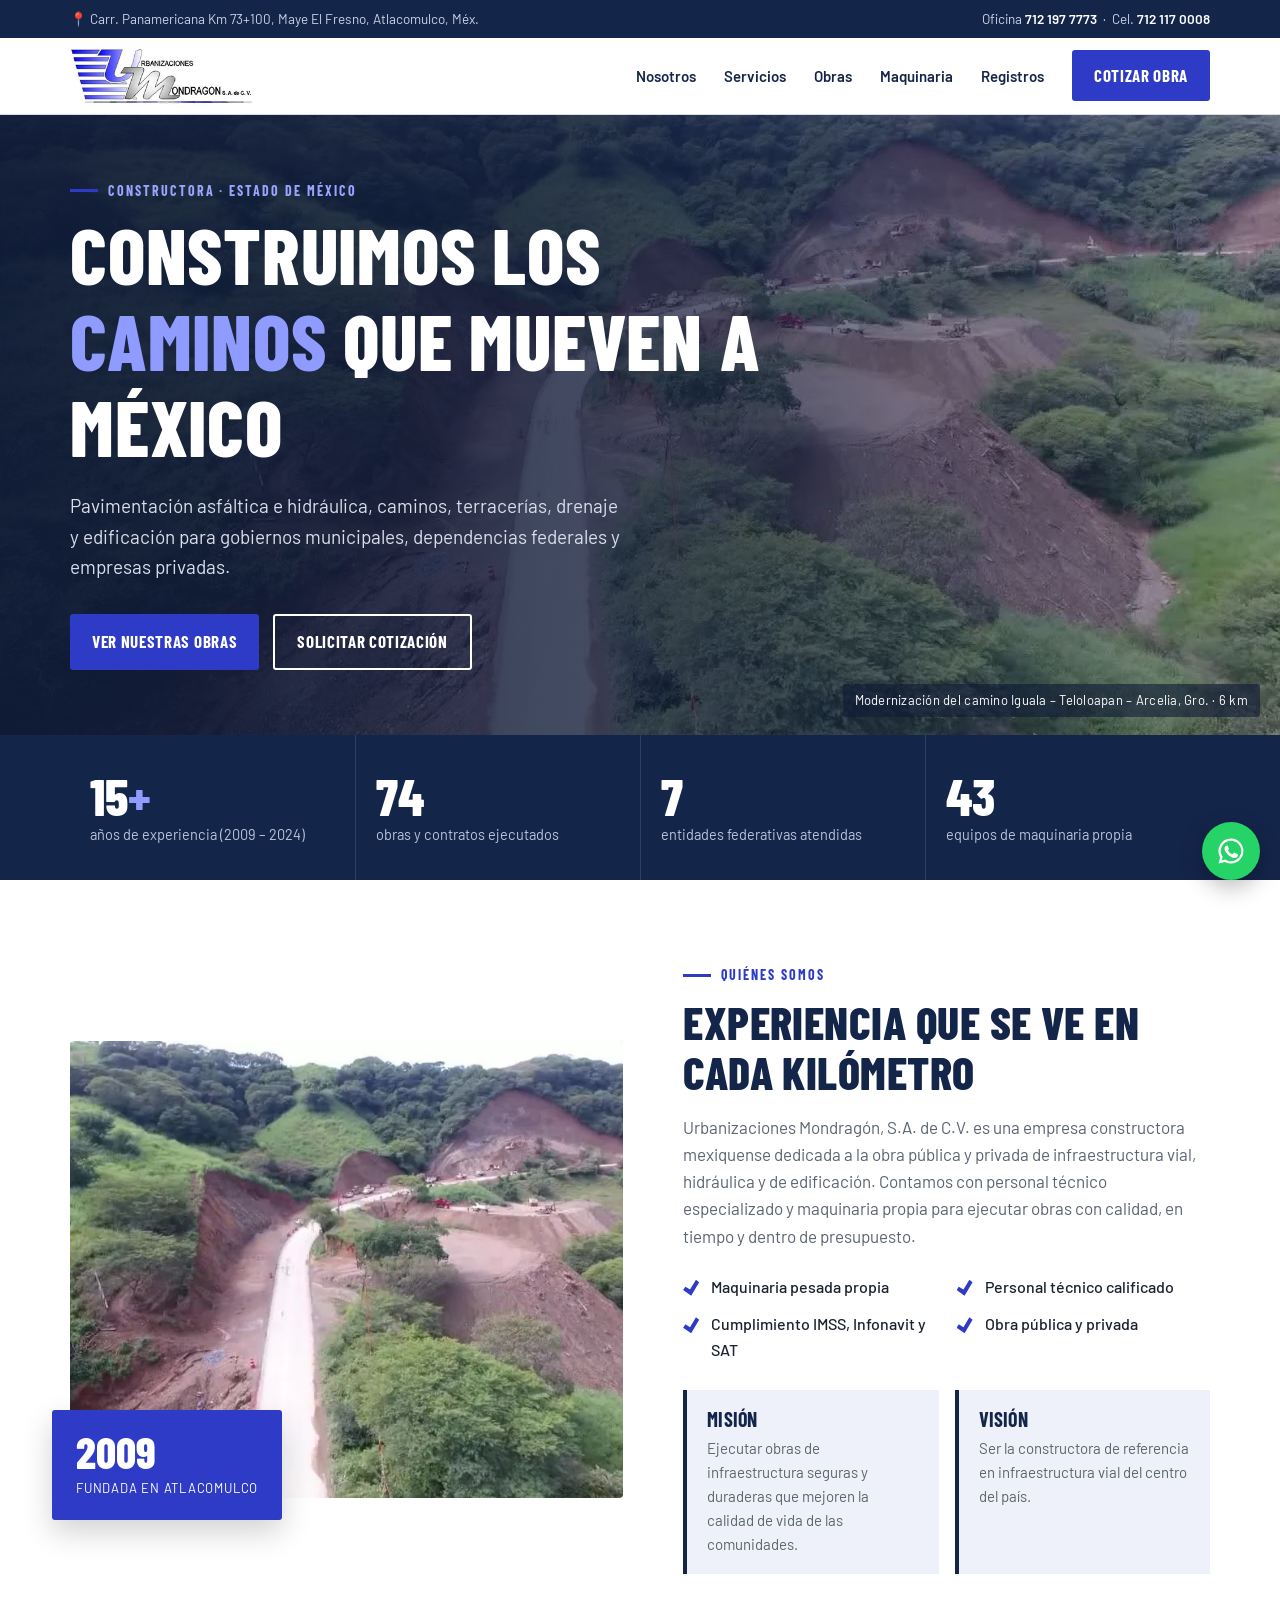
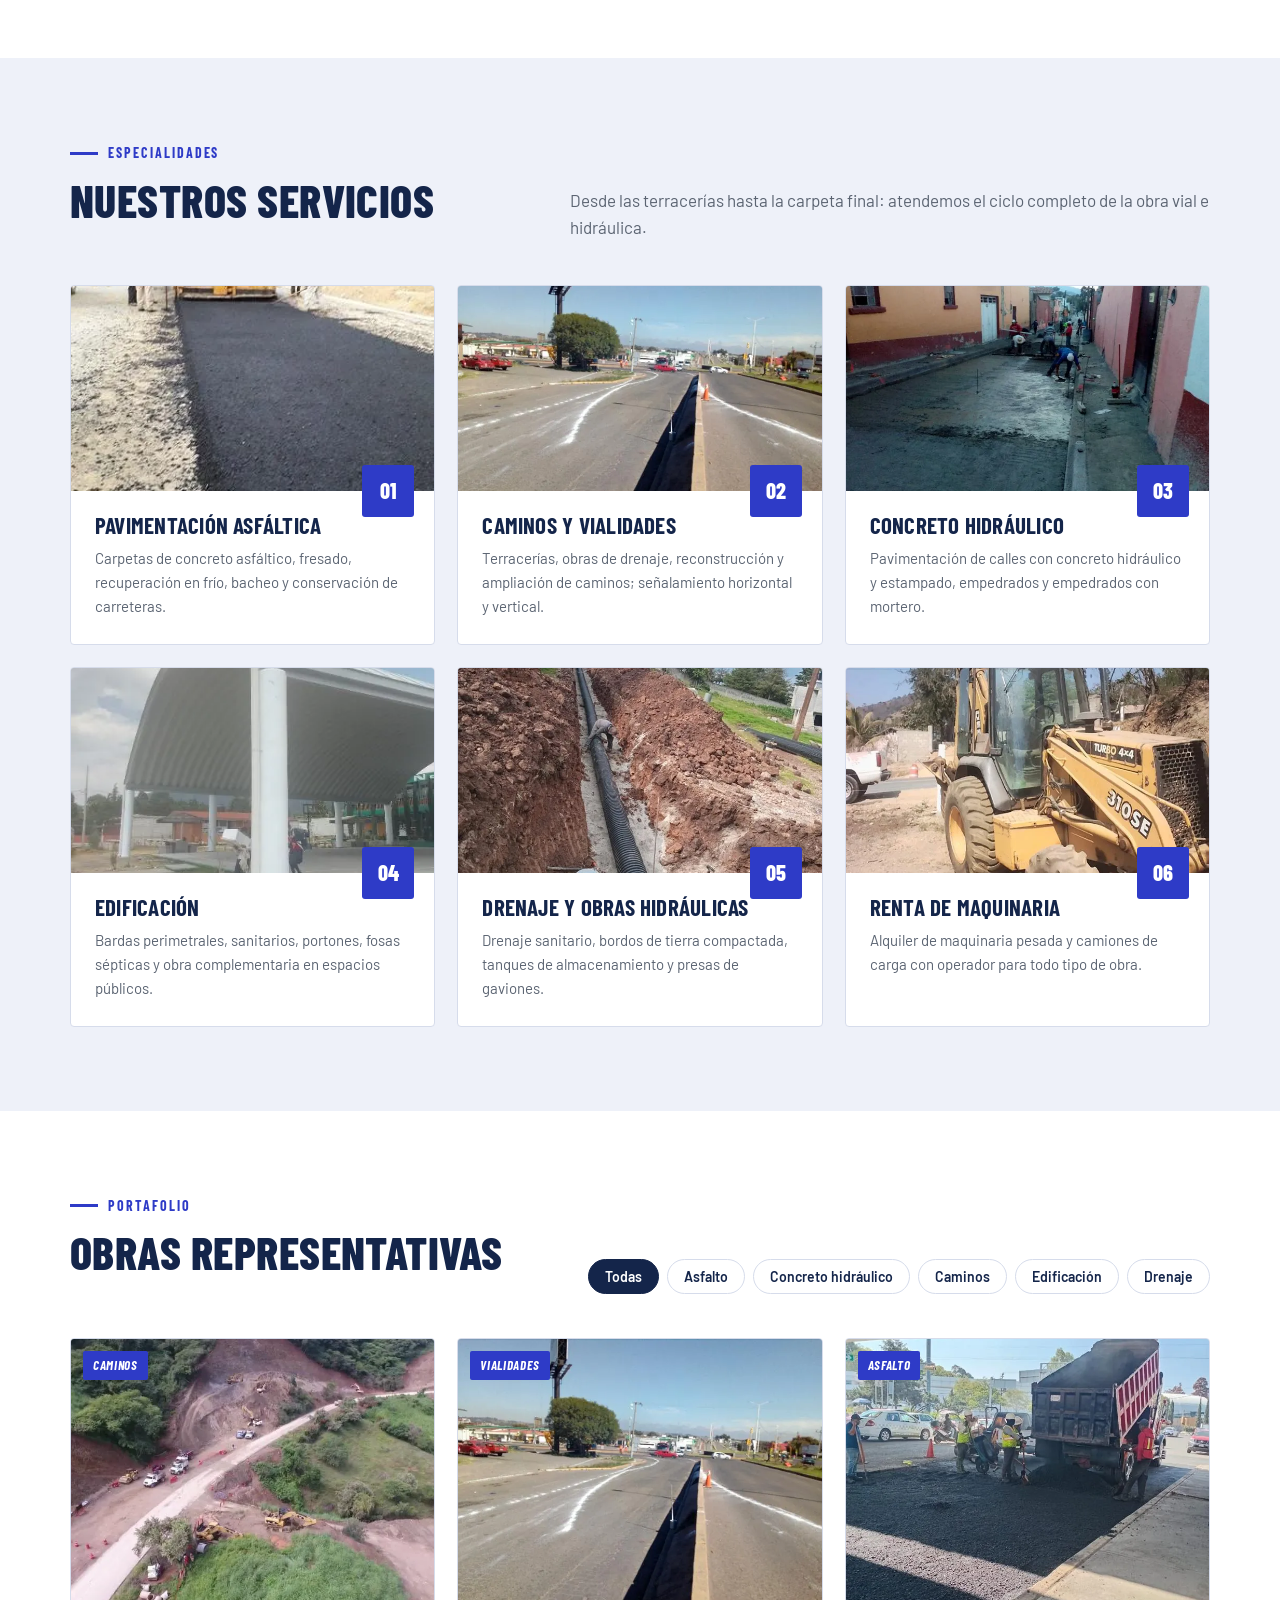
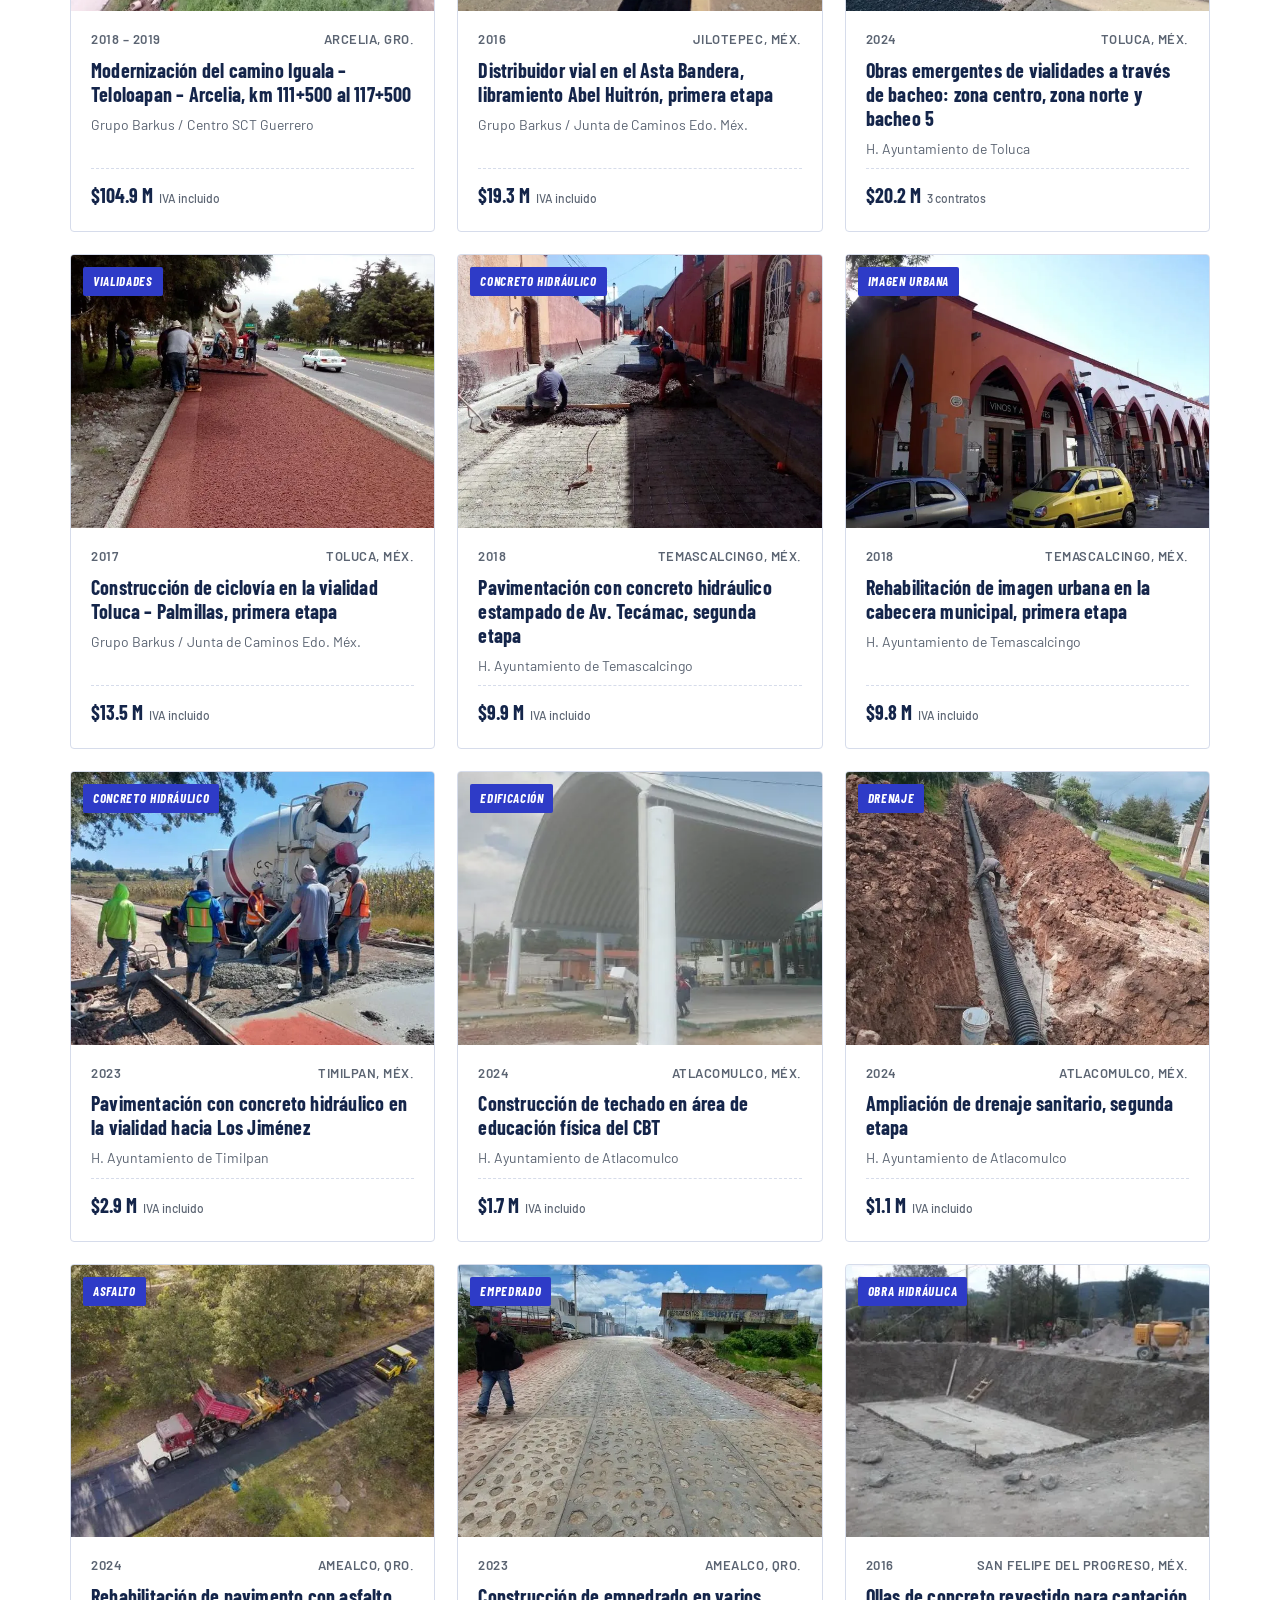
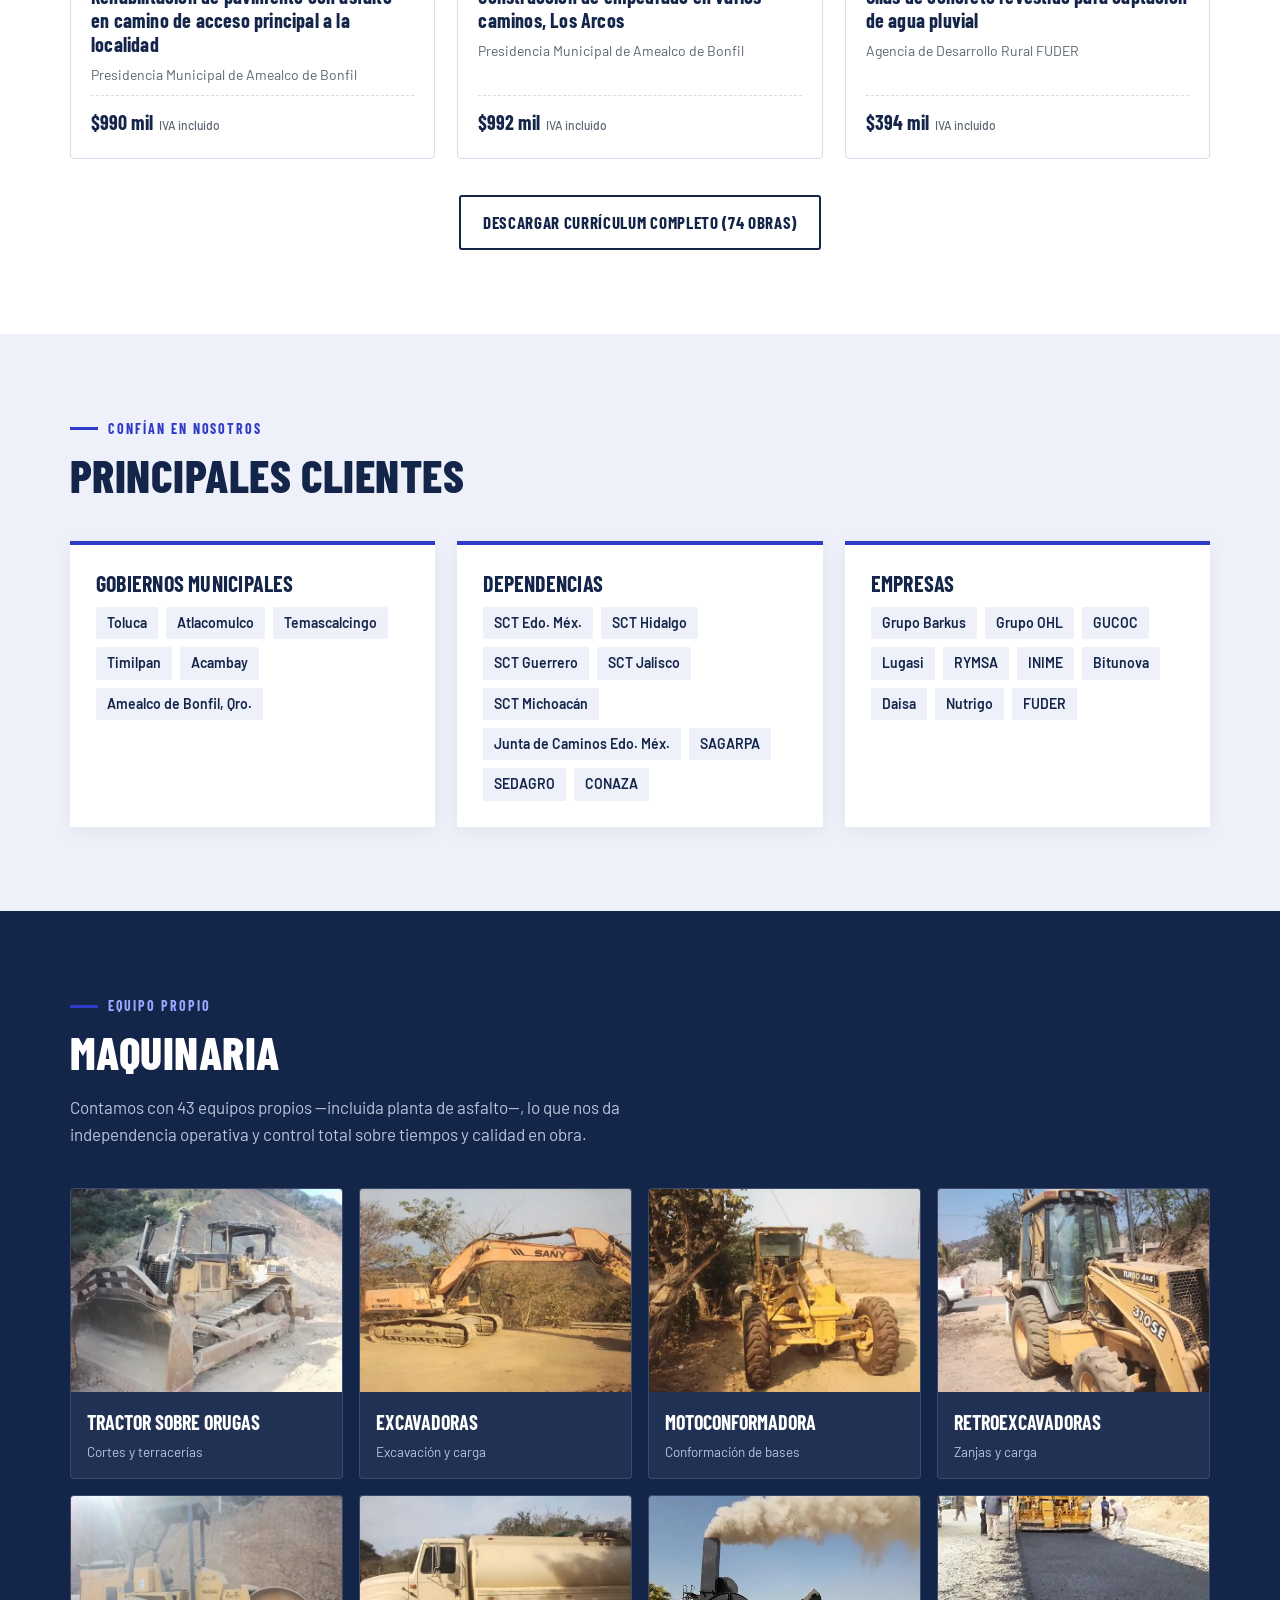
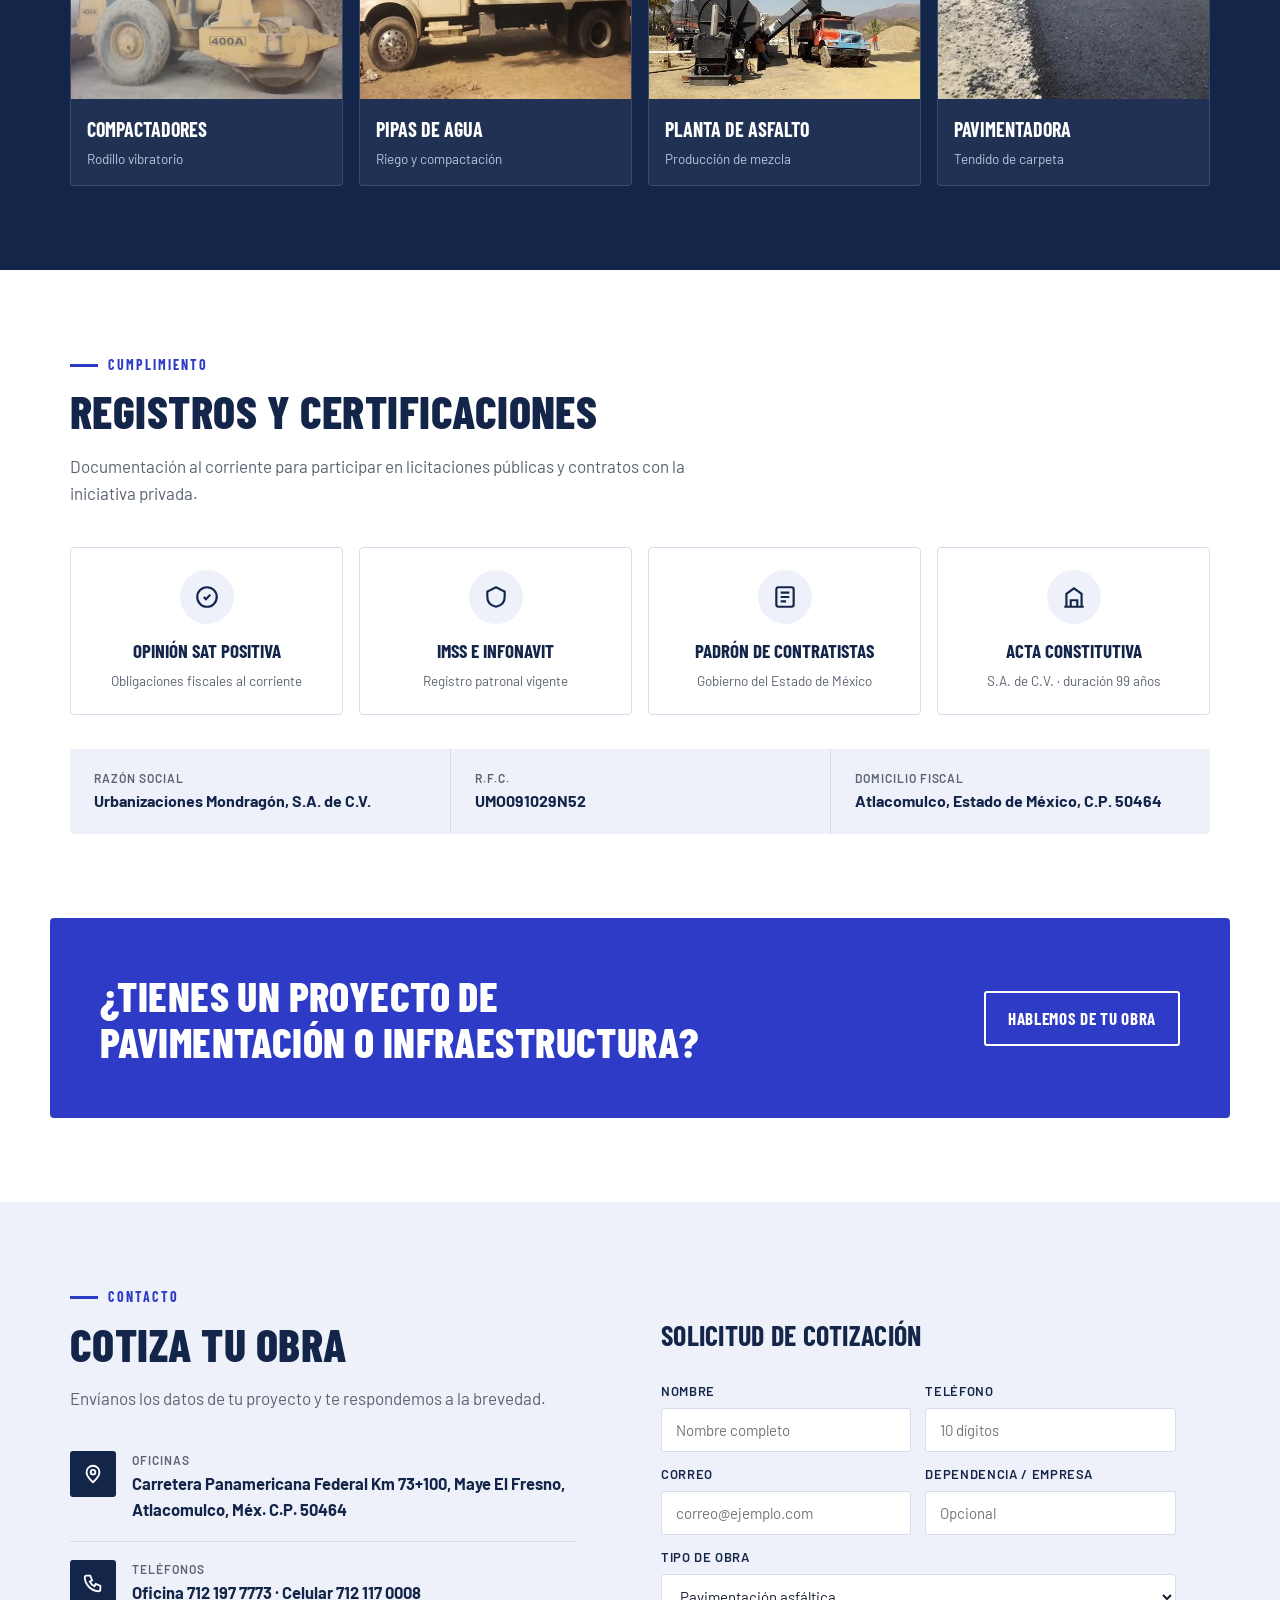
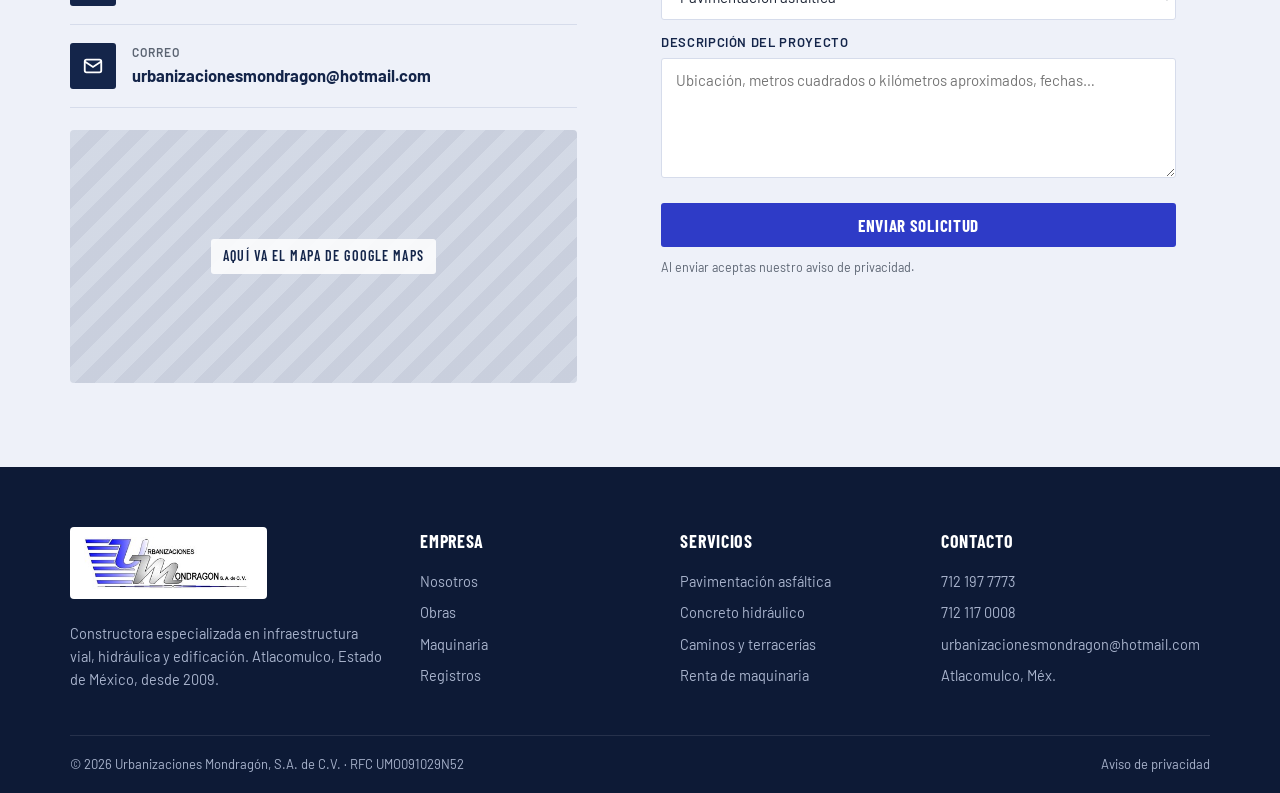
==== index.html @ 6152de64 "Initial website upload" ====
<!doctype html>
<html lang="es">
<head>
<meta charset="utf-8">
<meta name="viewport" content="width=device-width, initial-scale=1">
<title>Urbanizaciones Mondragón</title>
<meta name="description" content="Urbanizaciones Mondragón, S.A. de C.V. — Pavimentación, caminos, terracerías, drenaje y edificación en el Estado de México desde 2009.">
<link rel="preconnect" href="https://fonts.googleapis.com">
<link href="https://fonts.googleapis.com/css2?family=Barlow+Condensed:wght@600;700;800&family=Barlow:wght@400;500;600&display=swap" rel="stylesheet">
<link rel="stylesheet" href="css/estilos.css">
</head>
<body>

<div class="topbar"><div class="wrap">
  <span>📍 Carr. Panamericana Km 73+100, Maye El Fresno, Atlacomulco, Méx.</span>
  <span>Oficina <b>712 197 7773</b> &nbsp;·&nbsp; Cel. <b>712 117 0008</b></span>
</div></div>

<header class="nav"><div class="wrap">
  <a href="#inicio" class="brand">
    <img class="logo-img" src="img/logo/logo-umo.png" alt="Urbanizaciones Mondragón, S.A. de C.V.">
  </a>
  <nav>
    <button class="menu-btn" aria-label="Menú" onclick="document.getElementById('menu').classList.toggle('open')">☰</button>
    <ul id="menu">
      <li><a href="#nosotros">Nosotros</a></li>
      <li><a href="#servicios">Servicios</a></li>
      <li><a href="#obras">Obras</a></li>
      <li><a href="#maquinaria">Maquinaria</a></li>
      <li><a href="#registros">Registros</a></li>
      <li><a href="#contacto" class="btn">Cotizar obra</a></li>
    </ul>
  </nav>
</div></header>

<!-- HERO -->
<section class="hero" id="inicio">
  <video class="hero-video" autoplay muted loop playsinline poster="img/portada/portada-poster.webp" src="video/portada.mp4"></video>
  <div class="hero-cap">Modernización del camino Iguala – Teloloapan – Arcelia, Gro. · 6 km</div>
  <div class="wrap">
    <div class="eyebrow" style="color:#9aa5ff">Constructora · Estado de México</div>
    <h1>Construimos los <em>caminos</em> que mueven a México</h1>
    <p>Pavimentación asfáltica e hidráulica, caminos, terracerías, drenaje y edificación para gobiernos municipales, dependencias federales y empresas privadas.</p>
    <div class="actions">
      <a href="#obras" class="btn">Ver nuestras obras</a>
      <a href="#contacto" class="btn ghost">Solicitar cotización</a>
    </div>
  </div>
</section>

<!-- CIFRAS -->
<section class="stats"><div class="wrap">
  <div class="stat"><b>15<i>+</i></b><span>años de experiencia (2009 – 2024)</span></div>
  <div class="stat"><b>74</b><span>obras y contratos ejecutados</span></div>
  <div class="stat"><b>7</b><span>entidades federativas atendidas</span></div>
  <div class="stat"><b>43</b><span>equipos de maquinaria propia</span></div>
</div></section>

<!-- NOSOTROS -->
<section id="nosotros"><div class="wrap about">
  <div class="about-img">
    <div class="ph"><img src="img/nosotros/modernizacion-del-camino-iguala-teloloapan-ar.webp" alt="Modernización del camino Iguala – Teloloapan – Arcelia"></div>
    <div class="badge"><b>2009</b><small>Fundada en Atlacomulco</small></div>
  </div>
  <div>
    <div class="eyebrow">Quiénes somos</div>
    <h2 class="h2">Experiencia que se ve en cada kilómetro</h2>
    <p class="lead">Urbanizaciones Mondragón, S.A. de C.V. es una empresa constructora mexiquense dedicada a la obra pública y privada de infraestructura vial, hidráulica y de edificación. Contamos con personal técnico especializado y maquinaria propia para ejecutar obras con calidad, en tiempo y dentro de presupuesto.</p>
    <ul class="checks">
      <li>Maquinaria pesada propia</li>
      <li>Personal técnico calificado</li>
      <li>Cumplimiento IMSS, Infonavit y SAT</li>
      <li>Obra pública y privada</li>
    </ul>
    <div class="mv">
      <div><h3>Misión</h3><p>Ejecutar obras de infraestructura seguras y duraderas que mejoren la calidad de vida de las comunidades.</p></div>
      <div><h3>Visión</h3><p>Ser la constructora de referencia en infraestructura vial del centro del país.</p></div>
    </div>
  </div>
</div></section>

<!-- SERVICIOS -->
<section class="bg-sky" id="servicios"><div class="wrap">
  <div class="head-row">
    <div><div class="eyebrow">Especialidades</div><h2 class="h2">Nuestros servicios</h2></div>
    <p class="lead">Desde las terracerías hasta la carpeta final: atendemos el ciclo completo de la obra vial e hidráulica.</p>
  </div>
  <div class="svc-grid">
    <div class="svc"><div class="ph"><img src="img/servicios/tendido-de-carpeta-asfaltica.webp" alt="tendido de carpeta asfáltica"></div><div class="body"><div class="num">01</div>
      <h3>Pavimentación asfáltica</h3><p>Carpetas de concreto asfáltico, fresado, recuperación en frío, bacheo y conservación de carreteras.</p></div></div>
    <div class="svc"><div class="ph"><img src="img/servicios/camino-o-vialidad-terminada.webp" alt="camino o vialidad terminada"></div><div class="body"><div class="num">02</div>
      <h3>Caminos y vialidades</h3><p>Terracerías, obras de drenaje, reconstrucción y ampliación de caminos; señalamiento horizontal y vertical.</p></div></div>
    <div class="svc"><div class="ph"><img src="img/servicios/calle-de-concreto-hidraulico.webp" alt="calle de concreto hidráulico"></div><div class="body"><div class="num">03</div>
      <h3>Concreto hidráulico</h3><p>Pavimentación de calles con concreto hidráulico y estampado, empedrados y empedrados con mortero.</p></div></div>
    <div class="svc"><div class="ph"><img src="img/servicios/barda-sanitarios-o-edificacion.webp" alt="barda, sanitarios o edificación"></div><div class="body"><div class="num">04</div>
      <h3>Edificación</h3><p>Bardas perimetrales, sanitarios, portones, fosas sépticas y obra complementaria en espacios públicos.</p></div></div>
    <div class="svc"><div class="ph"><img src="img/servicios/drenaje-presa-de-gaviones.webp" alt="drenaje / presa de gaviones"></div><div class="body"><div class="num">05</div>
      <h3>Drenaje y obras hidráulicas</h3><p>Drenaje sanitario, bordos de tierra compactada, tanques de almacenamiento y presas de gaviones.</p></div></div>
    <div class="svc"><div class="ph"><img src="img/servicios/maquinaria-en-renta.webp" alt="maquinaria en renta"></div><div class="body"><div class="num">06</div>
      <h3>Renta de maquinaria</h3><p>Alquiler de maquinaria pesada y camiones de carga con operador para todo tipo de obra.</p></div></div>
  </div>
</div></section>

<!-- OBRAS -->
<section id="obras"><div class="wrap">
  <div class="head-row">
    <div><div class="eyebrow">Portafolio</div><h2 class="h2">Obras representativas</h2></div>
    <div class="filters" id="filters">
      <button class="on" data-f="all">Todas</button>
      <button data-f="asfalto">Asfalto</button>
      <button data-f="hidraulico">Concreto hidráulico</button>
      <button data-f="caminos">Caminos</button>
      <button data-f="edificacion">Edificación</button>
      <button data-f="drenaje">Drenaje</button>
    </div>
  </div>
  <div class="works" id="works">
    <article class="work" data-t="caminos"><div class="ph"><i class="tag">Caminos</i><img src="img/obras/modernizacion-del-camino-iguala-teloloapan-ar.webp" alt="Modernización del camino Iguala – Teloloapan – Arcelia, km 111+500 al 117+500"></div><div class="body">
      <div class="meta"><span>2018 – 2019</span><span>Arcelia, Gro.</span></div>
      <h3>Modernización del camino Iguala – Teloloapan – Arcelia, km 111+500 al 117+500</h3>
      <div class="client">Grupo Barkus / Centro SCT Guerrero</div>
      <div class="amount">$104.9 M<small>IVA incluido</small></div></div></article>
    <article class="work" data-t="caminos"><div class="ph"><i class="tag">Vialidades</i><img src="img/obras/distribuidor-vial-en-el-asta-bandera-libramie.webp" alt="Distribuidor vial en el Asta Bandera, libramiento Abel Huitrón, primera etapa"></div><div class="body">
      <div class="meta"><span>2016</span><span>Jilotepec, Méx.</span></div>
      <h3>Distribuidor vial en el Asta Bandera, libramiento Abel Huitrón, primera etapa</h3>
      <div class="client">Grupo Barkus / Junta de Caminos Edo. Méx.</div>
      <div class="amount">$19.3 M<small>IVA incluido</small></div></div></article>
    <article class="work" data-t="asfalto"><div class="ph"><i class="tag">Asfalto</i><img src="img/obras/obras-emergentes-de-vialidades-a-traves-de-ba.webp" alt="Obras emergentes de vialidades a través de bacheo: zona centro, zona norte y bacheo 5"></div><div class="body">
      <div class="meta"><span>2024</span><span>Toluca, Méx.</span></div>
      <h3>Obras emergentes de vialidades a través de bacheo: zona centro, zona norte y bacheo 5</h3>
      <div class="client">H. Ayuntamiento de Toluca</div>
      <div class="amount">$20.2 M<small>3 contratos</small></div></div></article>
    <article class="work" data-t="caminos"><div class="ph"><i class="tag">Vialidades</i><img src="img/obras/construccion-de-ciclovia-en-la-vialidad-toluc.webp" alt="Construcción de ciclovía en la vialidad Toluca – Palmillas, primera etapa"></div><div class="body">
      <div class="meta"><span>2017</span><span>Toluca, Méx.</span></div>
      <h3>Construcción de ciclovía en la vialidad Toluca – Palmillas, primera etapa</h3>
      <div class="client">Grupo Barkus / Junta de Caminos Edo. Méx.</div>
      <div class="amount">$13.5 M<small>IVA incluido</small></div></div></article>
    <article class="work" data-t="hidraulico"><div class="ph"><i class="tag">Concreto hidráulico</i><img src="img/obras/pavimentacion-con-concreto-hidraulico-estampa.webp" alt="Pavimentación con concreto hidráulico estampado de Av. Tecámac, segunda etapa"></div><div class="body">
      <div class="meta"><span>2018</span><span>Temascalcingo, Méx.</span></div>
      <h3>Pavimentación con concreto hidráulico estampado de Av. Tecámac, segunda etapa</h3>
      <div class="client">H. Ayuntamiento de Temascalcingo</div>
      <div class="amount">$9.9 M<small>IVA incluido</small></div></div></article>
    <article class="work" data-t="edificacion"><div class="ph"><i class="tag">Imagen urbana</i><img src="img/obras/rehabilitacion-de-imagen-urbana-en-la-cabecer.webp" alt="Rehabilitación de imagen urbana en la cabecera municipal, primera etapa"></div><div class="body">
      <div class="meta"><span>2018</span><span>Temascalcingo, Méx.</span></div>
      <h3>Rehabilitación de imagen urbana en la cabecera municipal, primera etapa</h3>
      <div class="client">H. Ayuntamiento de Temascalcingo</div>
      <div class="amount">$9.8 M<small>IVA incluido</small></div></div></article>
    <article class="work" data-t="hidraulico"><div class="ph"><i class="tag">Concreto hidráulico</i><img src="img/obras/pavimentacion-con-concreto-hidraulico-en-la-v.webp" alt="Pavimentación con concreto hidráulico en la vialidad hacia Los Jiménez"></div><div class="body">
      <div class="meta"><span>2023</span><span>Timilpan, Méx.</span></div>
      <h3>Pavimentación con concreto hidráulico en la vialidad hacia Los Jiménez</h3>
      <div class="client">H. Ayuntamiento de Timilpan</div>
      <div class="amount">$2.9 M<small>IVA incluido</small></div></div></article>
    <article class="work" data-t="edificacion"><div class="ph"><i class="tag">Edificación</i><img src="img/obras/construccion-de-techado-en-area-de-educacion.webp" alt="Construcción de techado en área de educación física del CBT"></div><div class="body">
      <div class="meta"><span>2024</span><span>Atlacomulco, Méx.</span></div>
      <h3>Construcción de techado en área de educación física del CBT</h3>
      <div class="client">H. Ayuntamiento de Atlacomulco</div>
      <div class="amount">$1.7 M<small>IVA incluido</small></div></div></article>
    <article class="work" data-t="drenaje"><div class="ph"><i class="tag">Drenaje</i><img src="img/obras/ampliacion-de-drenaje-sanitario-segunda-etapa.webp" alt="Ampliación de drenaje sanitario, segunda etapa"></div><div class="body">
      <div class="meta"><span>2024</span><span>Atlacomulco, Méx.</span></div>
      <h3>Ampliación de drenaje sanitario, segunda etapa</h3>
      <div class="client">H. Ayuntamiento de Atlacomulco</div>
      <div class="amount">$1.1 M<small>IVA incluido</small></div></div></article>
    <article class="work" data-t="asfalto"><div class="ph"><i class="tag">Asfalto</i><img src="img/obras/rehabilitacion-de-pavimento-con-asfalto-en-ca.webp" alt="Rehabilitación de pavimento con asfalto en camino de acceso principal a la localidad"></div><div class="body">
      <div class="meta"><span>2024</span><span>Amealco, Qro.</span></div>
      <h3>Rehabilitación de pavimento con asfalto en camino de acceso principal a la localidad</h3>
      <div class="client">Presidencia Municipal de Amealco de Bonfil</div>
      <div class="amount">$990 mil<small>IVA incluido</small></div></div></article>
    <article class="work" data-t="caminos"><div class="ph"><i class="tag">Empedrado</i><img src="img/obras/construccion-de-empedrado-en-varios-caminos-l.webp" alt="Construcción de empedrado en varios caminos, Los Arcos"></div><div class="body">
      <div class="meta"><span>2023</span><span>Amealco, Qro.</span></div>
      <h3>Construcción de empedrado en varios caminos, Los Arcos</h3>
      <div class="client">Presidencia Municipal de Amealco de Bonfil</div>
      <div class="amount">$992 mil<small>IVA incluido</small></div></div></article>
    <article class="work" data-t="drenaje"><div class="ph"><i class="tag">Obra hidráulica</i><img src="img/obras/ollas-de-concreto-revestido-para-captacion-de.webp" alt="Ollas de concreto revestido para captación de agua pluvial"></div><div class="body">
      <div class="meta"><span>2016</span><span>San Felipe del Progreso, Méx.</span></div>
      <h3>Ollas de concreto revestido para captación de agua pluvial</h3>
      <div class="client">Agencia de Desarrollo Rural FUDER</div>
      <div class="amount">$394 mil<small>IVA incluido</small></div></div></article>
  </div>
  <div class="more"><a href="#contacto" class="btn outline">Descargar currículum completo (74 obras)</a></div>
</div></section>

<!-- CLIENTES -->
<section class="bg-sky"><div class="wrap">
  <div class="eyebrow">Confían en nosotros</div>
  <h2 class="h2">Principales clientes</h2>
  <div class="clients">
    <div class="client-box"><h3>Gobiernos municipales</h3><ul>
      <li>Toluca</li><li>Atlacomulco</li><li>Temascalcingo</li><li>Timilpan</li><li>Acambay</li><li>Amealco de Bonfil, Qro.</li></ul></div>
    <div class="client-box"><h3>Dependencias</h3><ul>
      <li>SCT Edo. Méx.</li><li>SCT Hidalgo</li><li>SCT Guerrero</li><li>SCT Jalisco</li><li>SCT Michoacán</li><li>Junta de Caminos Edo. Méx.</li><li>SAGARPA</li><li>SEDAGRO</li><li>CONAZA</li></ul></div>
    <div class="client-box"><h3>Empresas</h3><ul>
      <li>Grupo Barkus</li><li>Grupo OHL</li><li>GUCOC</li><li>Lugasi</li><li>RYMSA</li><li>INIME</li><li>Bitunova</li><li>Daisa</li><li>Nutrigo</li><li>FUDER</li></ul></div>
  </div>
</div></section>

<!-- MAQUINARIA -->
<section class="machine" id="maquinaria"><div class="wrap">
  <div class="eyebrow" style="color:#9aa5ff">Equipo propio</div>
  <h2 class="h2">Maquinaria</h2>
  <p class="lead">Contamos con 43 equipos propios —incluida planta de asfalto—, lo que nos da independencia operativa y control total sobre tiempos y calidad en obra.</p>
  <div class="mach-grid">
    <div class="mach"><div class="ph"><img src="img/maquinaria/tractor-sobre-orugas.webp" alt="Tractor sobre orugas"></div><div class="t"><b>Tractor sobre orugas</b><small>Cortes y terracerías</small></div></div>
    <div class="mach"><div class="ph"><img src="img/maquinaria/excavadoras.webp" alt="Excavadoras"></div><div class="t"><b>Excavadoras</b><small>Excavación y carga</small></div></div>
    <div class="mach"><div class="ph"><img src="img/maquinaria/motoconformadora.webp" alt="Motoconformadora"></div><div class="t"><b>Motoconformadora</b><small>Conformación de bases</small></div></div>
    <div class="mach"><div class="ph"><img src="img/maquinaria/retroexcavadoras.webp" alt="Retroexcavadoras"></div><div class="t"><b>Retroexcavadoras</b><small>Zanjas y carga</small></div></div>
    <div class="mach"><div class="ph"><img src="img/maquinaria/compactadores.webp" alt="Compactadores"></div><div class="t"><b>Compactadores</b><small>Rodillo vibratorio</small></div></div>
    <div class="mach"><div class="ph"><img src="img/maquinaria/pipas-de-agua.webp" alt="Pipas de agua"></div><div class="t"><b>Pipas de agua</b><small>Riego y compactación</small></div></div>
    <div class="mach"><div class="ph"><img src="img/maquinaria/planta-de-asfalto.webp" alt="Planta de asfalto"></div><div class="t"><b>Planta de asfalto</b><small>Producción de mezcla</small></div></div>
    <div class="mach"><div class="ph"><img src="img/maquinaria/pavimentadora.webp" alt="Pavimentadora"></div><div class="t"><b>Pavimentadora</b><small>Tendido de carpeta</small></div></div>
  </div>
</div></section>

<!-- REGISTROS -->
<section id="registros"><div class="wrap">
  <div class="eyebrow">Cumplimiento</div>
  <h2 class="h2">Registros y certificaciones</h2>
  <p class="lead">Documentación al corriente para participar en licitaciones públicas y contratos con la iniciativa privada.</p>
  <div class="regs">
    <div class="reg"><div class="ic"><svg width="26" height="26" fill="none" stroke="currentColor" stroke-width="2" viewBox="0 0 24 24"><path d="M9 12l2 2 4-4"/><circle cx="12" cy="12" r="9"/></svg></div><b>Opinión SAT positiva</b><small>Obligaciones fiscales al corriente</small></div>
    <div class="reg"><div class="ic"><svg width="26" height="26" fill="none" stroke="currentColor" stroke-width="2" viewBox="0 0 24 24"><path d="M12 3l8 4v5c0 5-3.5 8-8 9-4.5-1-8-4-8-9V7z"/></svg></div><b>IMSS e Infonavit</b><small>Registro patronal vigente</small></div>
    <div class="reg"><div class="ic"><svg width="26" height="26" fill="none" stroke="currentColor" stroke-width="2" viewBox="0 0 24 24"><rect x="4" y="3" width="16" height="18" rx="2"/><path d="M8 8h8M8 12h8M8 16h5"/></svg></div><b>Padrón de contratistas</b><small>Gobierno del Estado de México</small></div>
    <div class="reg"><div class="ic"><svg width="26" height="26" fill="none" stroke="currentColor" stroke-width="2" viewBox="0 0 24 24"><path d="M3 21h18M5 21V9l7-5 7 5v12M9 21v-6h6v6"/></svg></div><b>Acta constitutiva</b><small>S.A. de C.V. · duración 99 años</small></div>
  </div>
  <div class="datos">
    <div><small>Razón social</small><b>Urbanizaciones Mondragón, S.A. de C.V.</b></div>
    <div><small>R.F.C.</small><b>UMO091029N52</b></div>
    <div><small>Domicilio fiscal</small><b>Atlacomulco, Estado de México, C.P. 50464</b></div>
  </div>
</div></section>

<!-- CTA -->
<section style="padding:0 0 84px"><div class="wrap cta"><div class="inner">
  <h2>¿Tienes un proyecto de pavimentación o infraestructura?</h2>
  <a href="#contacto" class="btn ghost">Hablemos de tu obra</a>
</div></div></section>

<!-- CONTACTO -->
<section class="bg-sky" id="contacto"><div class="wrap contact">
  <div>
    <div class="eyebrow">Contacto</div>
    <h2 class="h2">Cotiza tu obra</h2>
    <p class="lead">Envíanos los datos de tu proyecto y te respondemos a la brevedad.</p>
    <div style="margin-top:20px">
      <div class="info-item"><div class="ic"><svg width="22" height="22" fill="none" stroke="currentColor" stroke-width="2" viewBox="0 0 24 24"><path d="M12 21s-7-6.2-7-11a7 7 0 0114 0c0 4.8-7 11-7 11z"/><circle cx="12" cy="10" r="2.5"/></svg></div>
        <div><small>Oficinas</small><b>Carretera Panamericana Federal Km 73+100, Maye El Fresno, Atlacomulco, Méx. C.P. 50464</b></div></div>
      <div class="info-item"><div class="ic"><svg width="22" height="22" fill="none" stroke="currentColor" stroke-width="2" viewBox="0 0 24 24"><path d="M5 4h4l2 5-2.5 1.5a11 11 0 005 5L15 13l5 2v4a2 2 0 01-2 2A16 16 0 013 6a2 2 0 012-2"/></svg></div>
        <div><small>Teléfonos</small><b>Oficina 712 197 7773 · Celular 712 117 0008</b></div></div>
      <div class="info-item"><div class="ic"><svg width="22" height="22" fill="none" stroke="currentColor" stroke-width="2" viewBox="0 0 24 24"><rect x="3" y="5" width="18" height="14" rx="2"/><path d="M3 7l9 6 9-6"/></svg></div>
        <div><small>Correo</small><b>urbanizacionesmondragon@hotmail.com</b></div></div>
    </div>
    <div class="ph map"><span>Aquí va el mapa de Google Maps</span></div>
  </div>
  <form onsubmit="event.preventDefault();this.querySelector('.note').textContent='Vista previa: el formulario aún no envía mensajes.'">
    <h3>Solicitud de cotización</h3>
    <div class="row">
      <div><label>Nombre</label><input placeholder="Nombre completo"></div>
      <div><label>Teléfono</label><input placeholder="10 dígitos"></div>
    </div>
    <div class="row">
      <div><label>Correo</label><input type="email" placeholder="correo@ejemplo.com"></div>
      <div><label>Dependencia / empresa</label><input placeholder="Opcional"></div>
    </div>
    <label>Tipo de obra</label>
    <select><option>Pavimentación asfáltica</option><option>Concreto hidráulico</option><option>Caminos y terracerías</option><option>Drenaje / obra hidráulica</option><option>Edificación</option><option>Renta de maquinaria</option></select>
    <label>Descripción del proyecto</label>
    <textarea placeholder="Ubicación, metros cuadrados o kilómetros aproximados, fechas…"></textarea>
    <button class="btn" type="submit">Enviar solicitud</button>
    <p class="note">Al enviar aceptas nuestro aviso de privacidad.</p>
  </form>
</div></section>

<footer><div class="wrap">
  <div class="foot">
    <div>
      <div class="foot-logo"><img src="img/logo/logo-umo.png" alt="Urbanizaciones Mondragón"></div>
      <p>Constructora especializada en infraestructura vial, hidráulica y edificación. Atlacomulco, Estado de México, desde 2009.</p>
    </div>
    <div><h4>Empresa</h4><ul><li><a href="#nosotros">Nosotros</a></li><li><a href="#obras">Obras</a></li><li><a href="#maquinaria">Maquinaria</a></li><li><a href="#registros">Registros</a></li></ul></div>
    <div><h4>Servicios</h4><ul><li>Pavimentación asfáltica</li><li>Concreto hidráulico</li><li>Caminos y terracerías</li><li>Renta de maquinaria</li></ul></div>
    <div><h4>Contacto</h4><ul><li>712 197 7773</li><li>712 117 0008</li><li>urbanizacionesmondragon@hotmail.com</li><li>Atlacomulco, Méx.</li></ul></div>
  </div>
  <div class="legal"><span>© 2026 Urbanizaciones Mondragón, S.A. de C.V. · RFC UMO091029N52</span><span><a href="#">Aviso de privacidad</a></span></div>
</div></footer>

<a class="wa" href="#contacto" aria-label="WhatsApp"><svg width="30" height="30" viewBox="0 0 24 24" fill="#fff"><path d="M12 2a10 10 0 00-8.6 15.1L2 22l5-1.3A10 10 0 1012 2zm0 18.2c-1.5 0-3-.4-4.2-1.2l-.3-.2-3 .8.8-2.9-.2-.3A8.2 8.2 0 1112 20.2zm4.5-6.1c-.2-.1-1.5-.7-1.7-.8s-.4-.1-.6.1-.7.8-.8 1-.3.2-.5.1a6.7 6.7 0 01-3.3-2.9c-.2-.4.2-.4.7-1.3.1-.2 0-.3 0-.4l-.8-1.8c-.2-.5-.4-.4-.6-.4h-.5a1 1 0 00-.7.3 3 3 0 00-.9 2.2 5.2 5.2 0 001.1 2.7 11.8 11.8 0 004.5 4c1.7.7 2.3.8 3.2.6a2.7 2.7 0 001.8-1.3 2.2 2.2 0 00.2-1.3c-.1-.1-.3-.2-.5-.3z"/></svg></a>

<script src="js/main.js"></script>
</body>
</html>
---- css/estilos.css ----
:root{
  --navy:#14254A; --navy-2:#1d3466; --red:#2E3BC7; --red-2:#222da3;
  --sky:#EEF1F9; --line:#d6dceb; --ink:#1b2333; --muted:#5B6472; --bg:#ffffff; --card:#ffffff;
}
*{box-sizing:border-box;margin:0;padding:0}
html{scroll-behavior:smooth}
body{font-family:'Barlow',system-ui,sans-serif;color:var(--ink);background:var(--bg);line-height:1.6;font-size:16px}
h1,h2,h3,.cond{font-family:'Barlow Condensed',sans-serif;letter-spacing:.01em;line-height:1.1}
a{color:inherit;text-decoration:none}
.wrap{max-width:1180px;margin:0 auto;padding:0 20px}
section{padding:84px 0}
.eyebrow{font-family:'Barlow Condensed';font-weight:700;color:var(--red);text-transform:uppercase;letter-spacing:.14em;font-size:14px;margin-bottom:10px;display:flex;align-items:center;gap:10px}
.eyebrow::before{content:"";width:28px;height:3px;background:var(--red)}
.h2{font-size:clamp(32px,4.5vw,46px);font-weight:800;color:var(--navy);text-transform:uppercase;margin-bottom:16px}
.lead{color:var(--muted);max-width:640px;font-size:17px}

/* Foto placeholder */
.ph{position:relative;background:
    repeating-linear-gradient(135deg,rgba(20,37,74,.06) 0 14px,rgba(20,37,74,.11) 14px 28px),#dfe4ef;
    display:flex;align-items:center;justify-content:center;overflow:hidden}
.ph span{font-family:'Barlow Condensed';font-weight:600;font-size:14px;letter-spacing:.08em;text-transform:uppercase;color:var(--navy);
    background:rgba(255,255,255,.85);padding:6px 12px;border-radius:3px;text-align:center;max-width:85%}
.ph img{position:absolute;inset:0;width:100%;height:100%;object-fit:cover}

/* Top bar + nav */
.topbar{background:var(--navy);color:#c9d2e6;font-size:13.5px}
.topbar .wrap{display:flex;justify-content:space-between;gap:16px;padding-top:8px;padding-bottom:8px;flex-wrap:wrap}
.topbar b{color:#fff;font-weight:600}
header.nav{position:sticky;top:0;z-index:50;background:#fff;border-bottom:1px solid var(--line)}
header.nav .wrap{display:flex;align-items:center;justify-content:space-between;height:76px}
.brand{display:flex;align-items:center;gap:12px}
.logo-img{height:58px;width:auto;display:block}
.foot-logo{background:#fff;display:inline-block;padding:10px 14px;border-radius:4px;margin-bottom:16px}
.foot-logo img{height:52px;display:block}
@media (max-width:620px){.logo-img{height:44px}}
.logo{width:52px;height:52px;border-radius:4px;background:var(--navy);color:#fff;display:flex;align-items:center;justify-content:center;
    font-family:'Barlow Condensed';font-weight:800;font-size:22px;position:relative;overflow:hidden}
.logo::after{content:"";position:absolute;bottom:0;left:0;right:0;height:6px;background:var(--red)}
.brand-txt b{display:block;font-family:'Barlow Condensed';font-size:22px;font-weight:800;color:var(--navy);text-transform:uppercase;line-height:1}
.brand-txt small{font-size:12px;color:var(--muted);letter-spacing:.06em;text-transform:uppercase}
nav ul{display:flex;list-style:none;gap:28px;align-items:center}
nav a{font-weight:600;font-size:15px;color:var(--navy)}
nav a:hover{color:var(--red)}
.btn{display:inline-flex;align-items:center;gap:8px;background:var(--red);color:#fff !important;padding:12px 22px;border-radius:3px;
    font-family:'Barlow Condensed';font-weight:700;font-size:17px;text-transform:uppercase;letter-spacing:.04em;border:0;cursor:pointer}
.btn:hover{background:var(--red-2)}
.btn.ghost{background:transparent;border:2px solid #fff}
.btn.ghost:hover{background:#fff;color:var(--navy) !important}
.menu-btn{display:none;background:none;border:0;font-size:28px;color:var(--navy);cursor:pointer}

/* Hero */
.hero{position:relative;min-height:620px;display:flex;align-items:center;color:#fff;padding:0}
.hero .ph{position:absolute;inset:0}
.hero .ph span{position:absolute;right:20px;bottom:20px}
.hero::before{content:"";position:absolute;inset:0;z-index:1;background:linear-gradient(90deg,rgba(14,26,54,.94) 0%,rgba(14,26,54,.78) 45%,rgba(14,26,54,.25) 100%)}
.hero .wrap{position:relative;z-index:2;width:100%}
.hero h1{font-size:clamp(42px,7vw,78px);font-weight:800;text-transform:uppercase;max-width:760px}
.hero h1 em{font-style:normal;color:#8f9bff}
.hero p{max-width:560px;font-size:19px;color:#d8deec;margin:22px 0 32px}
.hero .actions{display:flex;gap:14px;flex-wrap:wrap}

.hero-video{position:absolute;inset:0;width:100%;height:100%;object-fit:cover}
.hero-cap{position:absolute;right:20px;bottom:18px;z-index:2;color:#fff;font-size:13px;background:rgba(14,26,54,.6);padding:6px 12px;border-radius:3px;letter-spacing:.02em}
@media (max-width:620px){.hero-cap{left:16px;right:16px;font-size:12px}}
/* Stats */
.stats{background:var(--navy);padding:0}
.stats .wrap{display:grid;grid-template-columns:repeat(4,1fr)}
.stat{padding:34px 20px;border-left:1px solid rgba(255,255,255,.12);color:#fff}
.stat:first-child{border-left:0}
.stat b{font-family:'Barlow Condensed';font-size:52px;font-weight:800;line-height:1;display:block}
.stat b i{font-style:normal;color:#8f9bff}
.stat span{color:#b9c3db;font-size:14.5px}

/* Nosotros */
.about{display:grid;grid-template-columns:1.05fr 1fr;gap:60px;align-items:center}
.about .ph{aspect-ratio:4/3.3;border-radius:4px}
.about-img{position:relative}
.badge{position:absolute;left:-18px;bottom:-22px;background:var(--red);color:#fff;padding:20px 24px;border-radius:3px;box-shadow:0 12px 30px rgba(0,0,0,.18)}
.badge b{font-family:'Barlow Condensed';font-size:44px;font-weight:800;line-height:1;display:block}
.badge small{font-size:13px;text-transform:uppercase;letter-spacing:.06em}
.checks{list-style:none;margin:24px 0 0;display:grid;grid-template-columns:1fr 1fr;gap:12px 20px}
.checks li{padding-left:28px;position:relative;font-weight:500}
.checks li::before{content:"";position:absolute;left:0;top:6px;width:16px;height:16px;background:var(--red);
   clip-path:polygon(14% 44%,0 65%,50% 100%,100% 16%,80% 0,43% 62%)}
.mv{display:grid;grid-template-columns:1fr 1fr;gap:16px;margin-top:28px}
.mv div{background:var(--sky);padding:18px 20px;border-left:4px solid var(--navy)}
.mv h3{font-size:20px;text-transform:uppercase;color:var(--navy);margin-bottom:6px}
.mv p{font-size:15px;color:var(--muted)}

/* Servicios */
.bg-sky{background:var(--sky)}
.head-row{display:flex;justify-content:space-between;align-items:flex-end;gap:30px;margin-bottom:44px;flex-wrap:wrap}
.svc-grid{display:grid;grid-template-columns:repeat(3,1fr);gap:22px}
.svc{background:#fff;border-radius:4px;overflow:hidden;border:1px solid var(--line);transition:transform .2s, box-shadow .2s}
.svc:hover{transform:translateY(-4px);box-shadow:0 16px 34px rgba(20,37,74,.12)}
.svc .ph{aspect-ratio:16/9}
.svc .body{padding:22px 24px 26px;position:relative}
.svc .num{position:absolute;top:-26px;right:20px;width:52px;height:52px;background:var(--red);color:#fff;font-family:'Barlow Condensed';
   font-weight:800;font-size:22px;display:flex;align-items:center;justify-content:center;border-radius:3px}
.svc h3{font-size:23px;text-transform:uppercase;color:var(--navy);margin-bottom:8px}
.svc p{color:var(--muted);font-size:15px}

/* Obras */
.filters{display:flex;gap:8px;flex-wrap:wrap}
.filters button{background:#fff;border:1.5px solid var(--line);color:var(--navy);padding:8px 16px;border-radius:30px;font-weight:600;
   font-family:'Barlow';font-size:14px;cursor:pointer}
.filters button.on,.filters button:hover{background:var(--navy);border-color:var(--navy);color:#fff}
.works{display:grid;grid-template-columns:repeat(3,1fr);gap:22px}
.work{border-radius:4px;overflow:hidden;background:#fff;border:1px solid var(--line);display:flex;flex-direction:column}
.work .ph{aspect-ratio:4/3}
.work .ph img{transition:transform .4s}
.work:hover .ph img{transform:scale(1.05)}
.work .tag{position:absolute;top:12px;left:12px;background:var(--red);color:#fff;font-family:'Barlow Condensed';font-weight:700;
   font-size:13px;text-transform:uppercase;padding:4px 10px;border-radius:2px;letter-spacing:.05em;z-index:2}
.work .body{padding:18px 20px 20px;display:flex;flex-direction:column;gap:8px;flex:1}
.work .meta{display:flex;justify-content:space-between;font-size:13px;color:var(--muted);font-weight:600;text-transform:uppercase;letter-spacing:.04em}
.work h3{font-size:20px;color:var(--navy);line-height:1.2}
.work .client{font-size:14px;color:var(--muted)}
.work .amount{margin-top:auto;padding-top:10px;border-top:1px dashed var(--line);font-family:'Barlow Condensed';font-weight:700;font-size:20px;color:var(--navy)}
.work .amount small{font-family:'Barlow';font-weight:500;font-size:12px;color:var(--muted);margin-left:6px}
.work.hide{display:none}
.more{text-align:center;margin-top:36px}
.btn.outline{background:transparent;color:var(--navy) !important;border:2px solid var(--navy)}
.btn.outline:hover{background:var(--navy);color:#fff !important}

/* Clientes */
.clients{display:grid;grid-template-columns:repeat(3,1fr);gap:22px;margin-top:40px}
.client-box{border-top:4px solid var(--red);background:#fff;padding:26px;box-shadow:0 4px 18px rgba(20,37,74,.06)}
.client-box h3{font-size:22px;text-transform:uppercase;color:var(--navy);margin-bottom:12px}
.client-box ul{list-style:none;display:flex;flex-wrap:wrap;gap:8px}
.client-box li{background:var(--sky);color:var(--navy);font-size:14px;font-weight:600;padding:5px 11px;border-radius:2px}

/* Maquinaria */
.machine{background:var(--navy);color:#fff}
.machine .h2{color:#fff}
.machine .lead{color:#b9c3db}
.mach-grid{display:grid;grid-template-columns:repeat(4,1fr);gap:16px;margin-top:40px}
.mach{background:rgba(255,255,255,.06);border:1px solid rgba(255,255,255,.12);border-radius:4px;overflow:hidden}
.mach .ph{aspect-ratio:4/3;background:repeating-linear-gradient(135deg,rgba(255,255,255,.05) 0 14px,rgba(255,255,255,.09) 14px 28px),#24396a}
.mach .ph span{background:rgba(20,37,74,.85);color:#fff}
.mach div.t{padding:14px 16px}
.mach b{font-family:'Barlow Condensed';font-size:20px;text-transform:uppercase;display:block}
.mach small{color:#b9c3db;font-size:13.5px}

/* Registros */
.regs{display:grid;grid-template-columns:repeat(4,1fr);gap:16px;margin-top:40px}
.reg{border:1.5px solid var(--line);border-radius:4px;padding:22px;text-align:center}
.reg .ic{width:54px;height:54px;margin:0 auto 12px;border-radius:50%;background:var(--sky);display:flex;align-items:center;justify-content:center;color:var(--navy)}
.reg b{font-family:'Barlow Condensed';font-size:19px;text-transform:uppercase;color:var(--navy);display:block}
.reg small{color:var(--muted);font-size:13.5px}
.datos{margin-top:34px;display:grid;grid-template-columns:repeat(3,1fr);background:var(--sky);border-radius:4px}
.datos div{padding:20px 24px;border-left:1px solid var(--line)}
.datos div:first-child{border-left:0}
.datos small{display:block;text-transform:uppercase;letter-spacing:.08em;font-size:12px;color:var(--muted);font-weight:600}
.datos b{color:var(--navy);font-size:16px}

/* CTA */
.cta{position:relative;padding:0;color:#fff}
.cta .inner{background:var(--red);padding:54px 50px;display:flex;justify-content:space-between;align-items:center;gap:30px;border-radius:4px;flex-wrap:wrap}
.cta h2{font-size:clamp(30px,4vw,42px);text-transform:uppercase;font-weight:800;max-width:640px}

/* Contacto */
.contact{display:grid;grid-template-columns:1fr 1.15fr;gap:50px}
.info-item{display:flex;gap:16px;padding:18px 0;border-bottom:1px solid var(--line)}
.info-item .ic{flex:0 0 46px;height:46px;background:var(--navy);color:#fff;border-radius:3px;display:flex;align-items:center;justify-content:center}
.info-item small{display:block;text-transform:uppercase;letter-spacing:.08em;font-size:12px;color:var(--muted);font-weight:600}
.info-item b{color:var(--navy);font-size:16.5px;overflow-wrap:anywhere}
.contact>*,.foot>*{min-width:0}
footer li{overflow-wrap:anywhere}
.map{margin-top:22px;aspect-ratio:16/8;border-radius:4px}
form{background:var(--sky);padding:34px;border-radius:4px}
form h3{font-size:28px;text-transform:uppercase;color:var(--navy);margin-bottom:18px}
.row{display:grid;grid-template-columns:1fr 1fr;gap:14px}
label{display:block;font-size:13px;font-weight:600;color:var(--navy);text-transform:uppercase;letter-spacing:.05em;margin:12px 0 6px}
input,select,textarea{width:100%;border:1.5px solid var(--line);background:#fff;padding:12px 14px;font-family:'Barlow';font-size:15px;border-radius:3px;color:var(--ink)}
input:focus,select:focus,textarea:focus{outline:none;border-color:var(--navy)}
textarea{min-height:120px;resize:vertical}
form .btn{margin-top:18px;width:100%;justify-content:center}
.note{font-size:12.5px;color:var(--muted);margin-top:10px}

footer{background:#0d1a36;color:#a9b4cd;padding:60px 0 0;font-size:14.5px}
.foot{display:grid;grid-template-columns:1.4fr 1fr 1fr 1.2fr;gap:36px}
footer h4{font-family:'Barlow Condensed';color:#fff;text-transform:uppercase;font-size:18px;margin-bottom:14px;letter-spacing:.04em}
footer ul{list-style:none;display:grid;gap:8px}
footer a:hover{color:#fff}
.foot .brand-txt b{color:#fff}
.legal{border-top:1px solid rgba(255,255,255,.1);margin-top:44px;padding:18px 0;display:flex;justify-content:space-between;gap:16px;flex-wrap:wrap;font-size:13px}

.wa{position:fixed;right:20px;bottom:20px;z-index:60;width:58px;height:58px;border-radius:50%;background:#25D366;display:flex;
   align-items:center;justify-content:center;box-shadow:0 8px 22px rgba(0,0,0,.25)}

@media (max-width:980px){
  nav ul{display:none;position:absolute;top:76px;left:0;right:0;background:#fff;flex-direction:column;padding:20px;gap:16px;border-bottom:1px solid var(--line)}
  nav ul.open{display:flex}
  .menu-btn{display:block}
  .svc-grid,.works,.clients{grid-template-columns:1fr 1fr}
  .mach-grid,.regs{grid-template-columns:1fr 1fr}
  .about,.contact{grid-template-columns:1fr}
  .foot{grid-template-columns:1fr 1fr}
  .stats .wrap{grid-template-columns:1fr 1fr}
  .stat:nth-child(3){border-left:0}
}
@media (max-width:620px){
  section{padding:60px 0}
  .svc-grid,.works,.clients,.mach-grid,.regs,.checks,.mv,.row,.datos,.foot{grid-template-columns:1fr}
  .datos div{border-left:0;border-top:1px solid var(--line)}
  .topbar .wrap span:last-child{display:none}
  .hero{min-height:560px}
  .cta .inner{padding:36px 24px}
  .badge{left:12px}
  .stat b{font-size:40px}
  .brand-txt small{display:none}
}
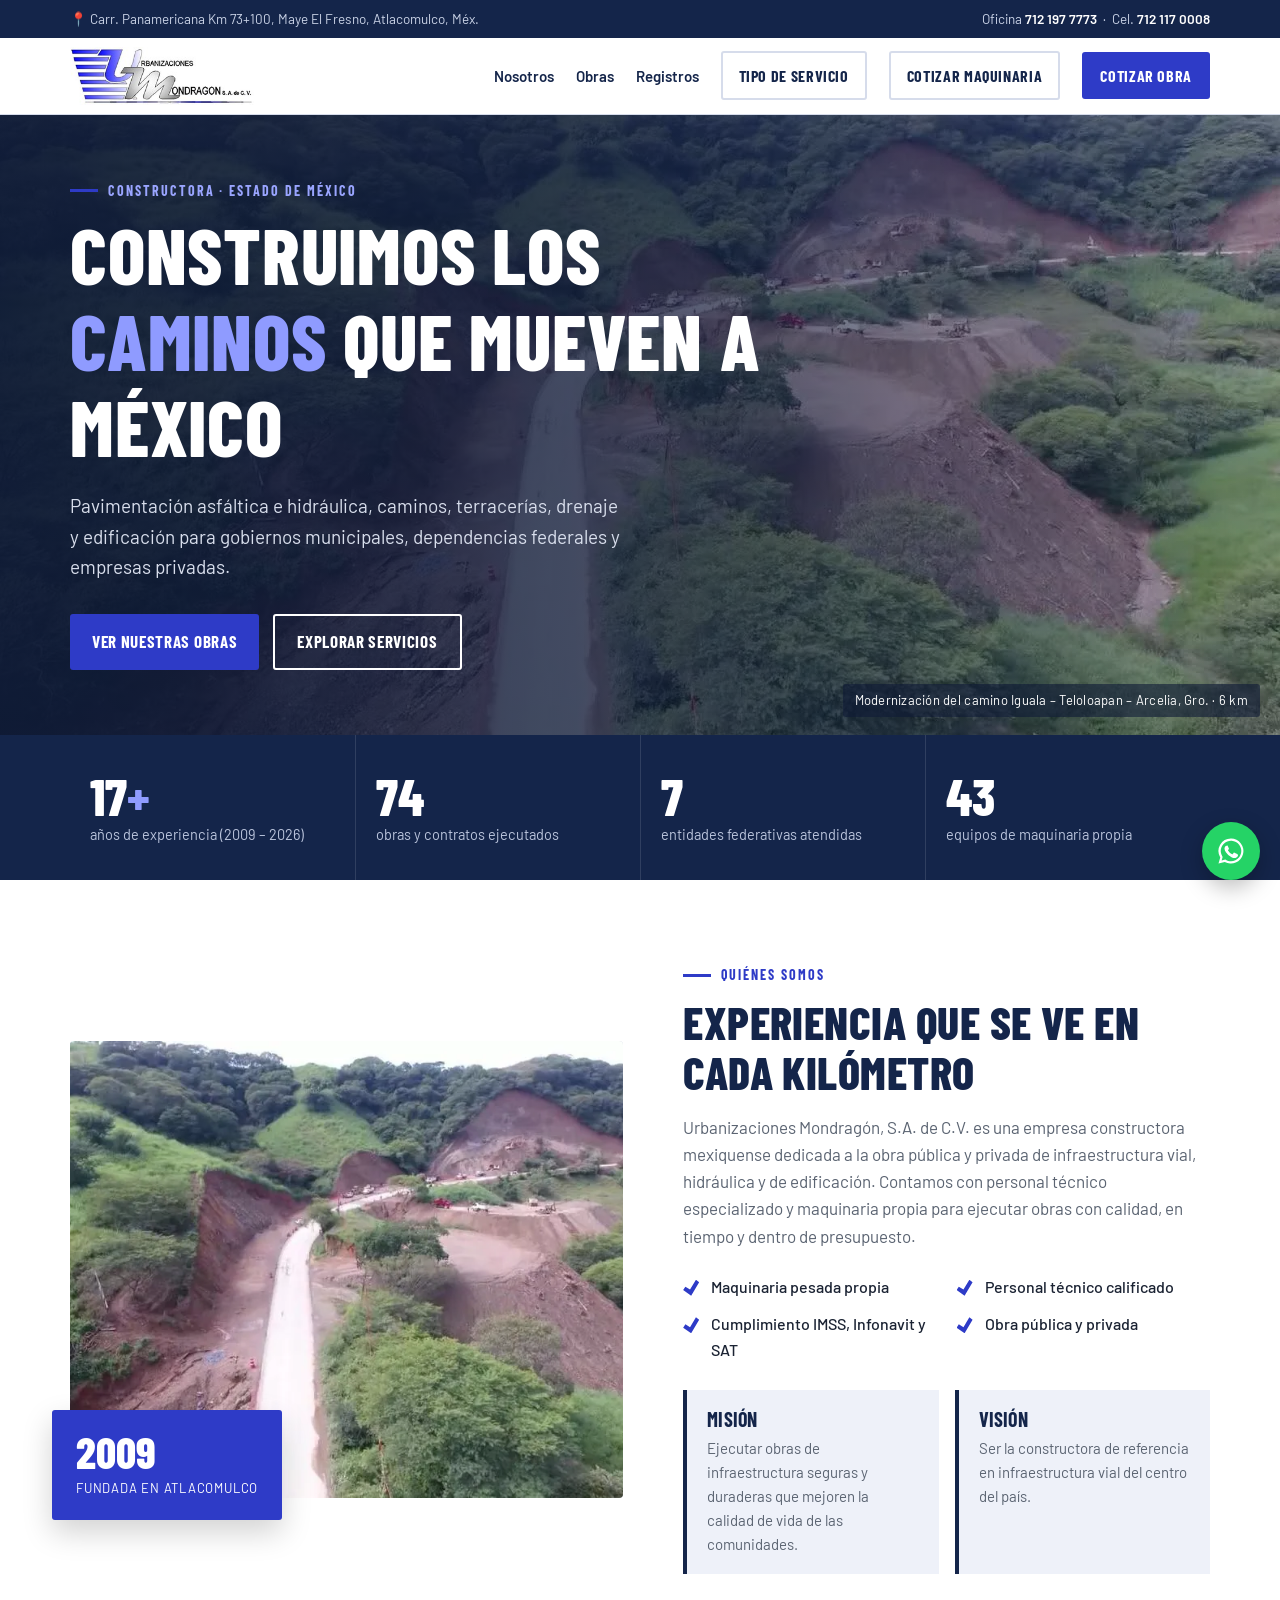
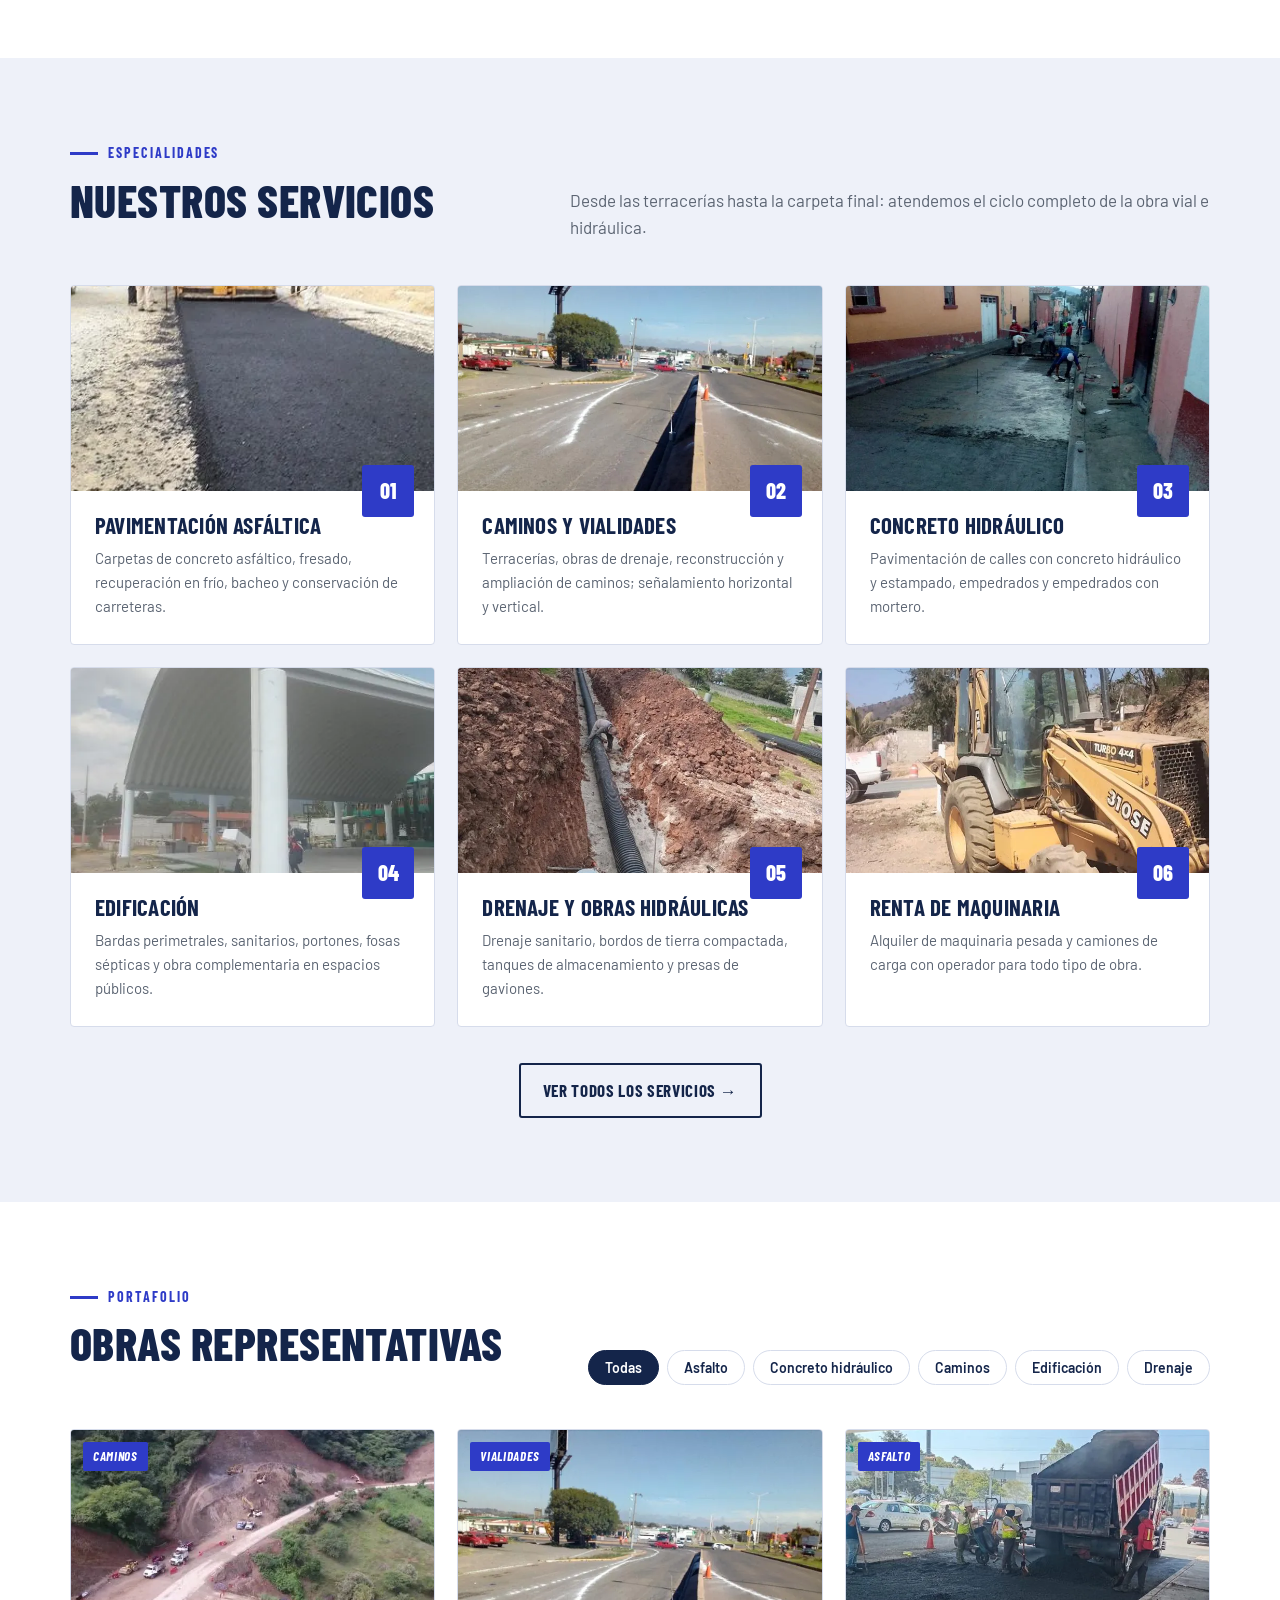
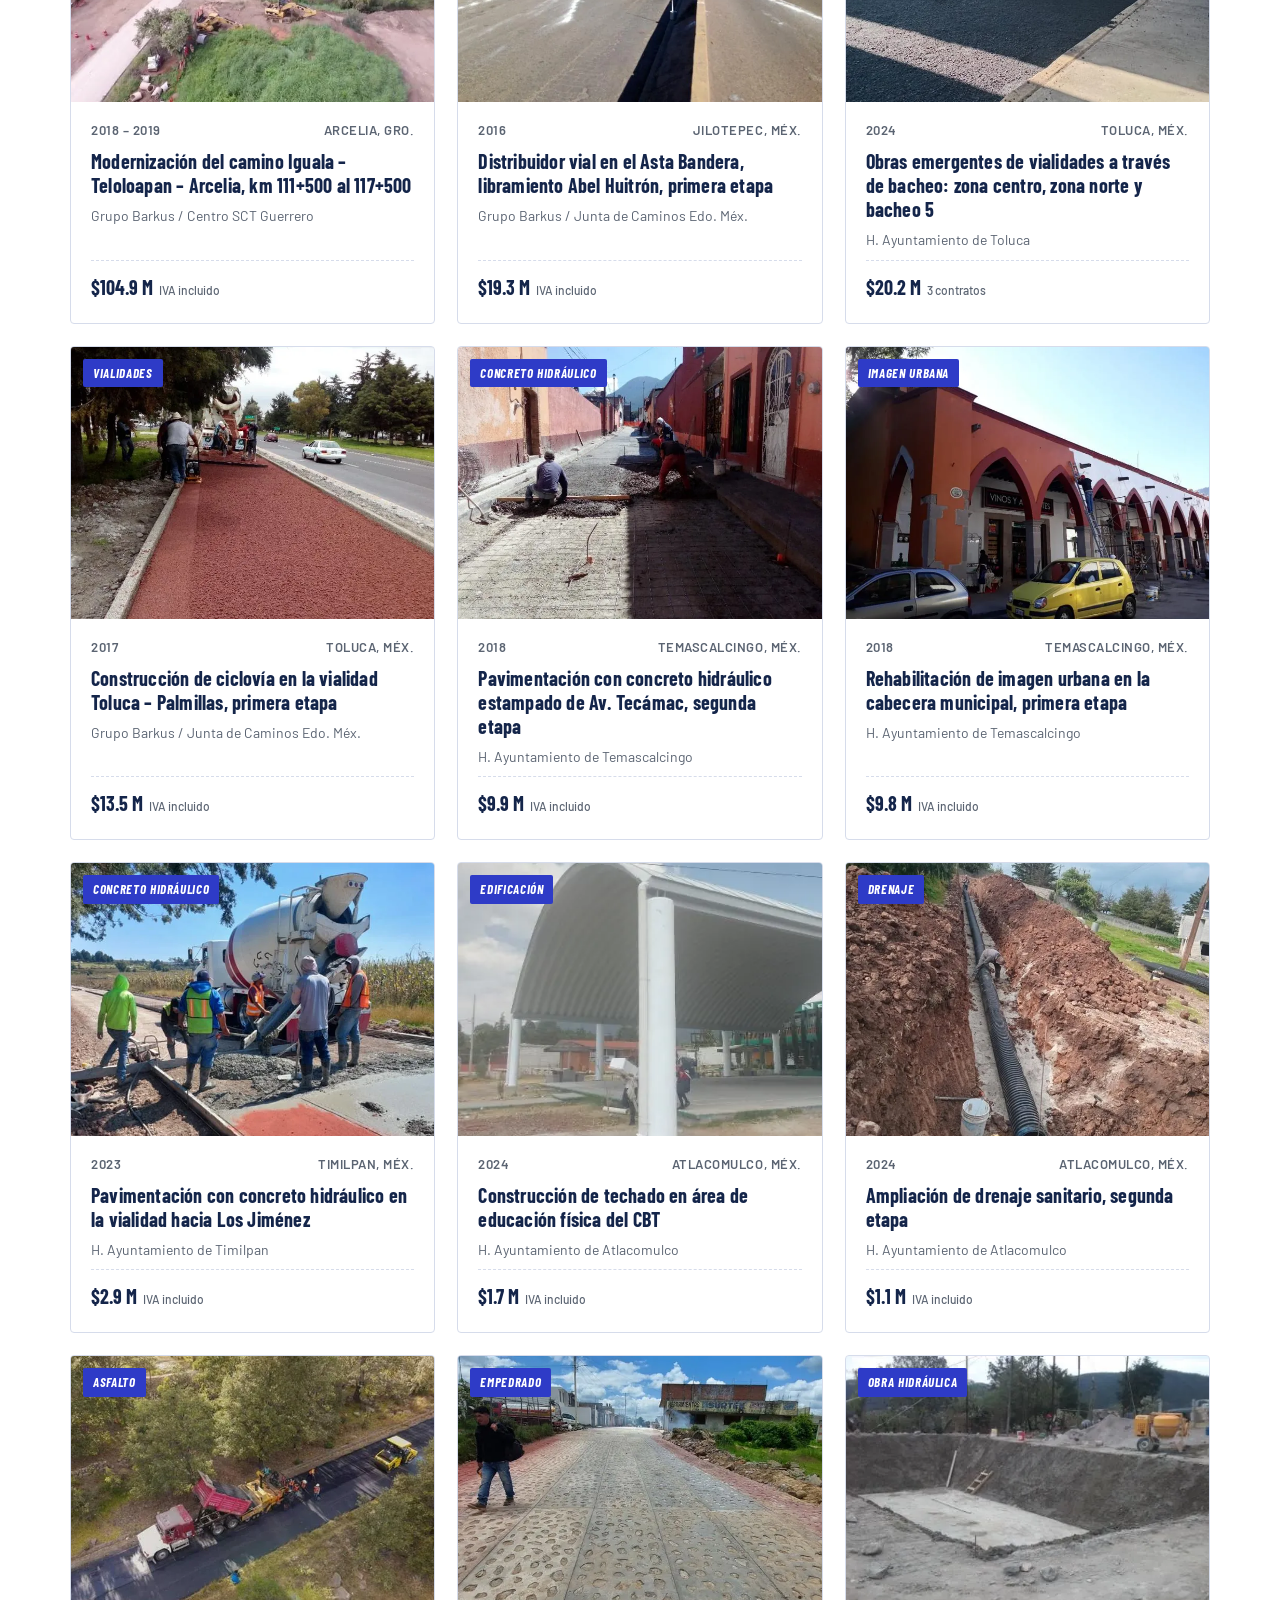
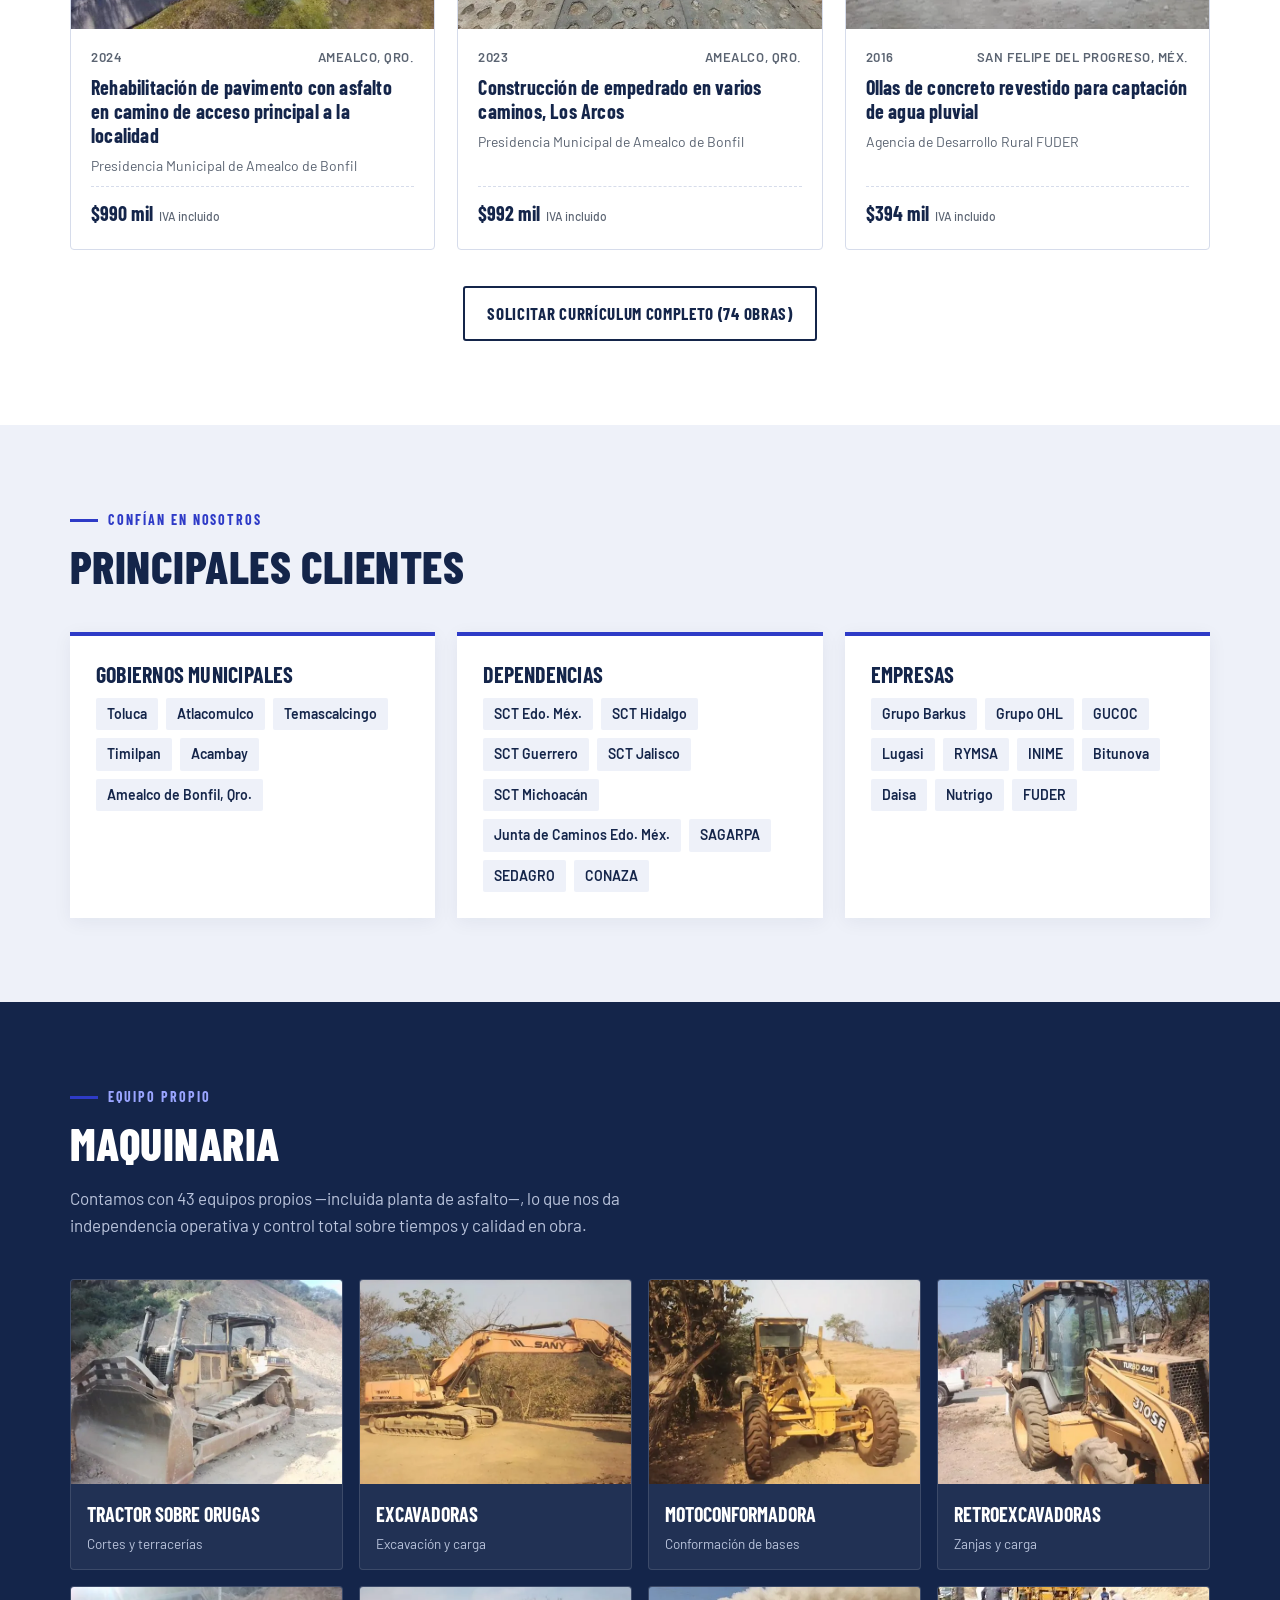
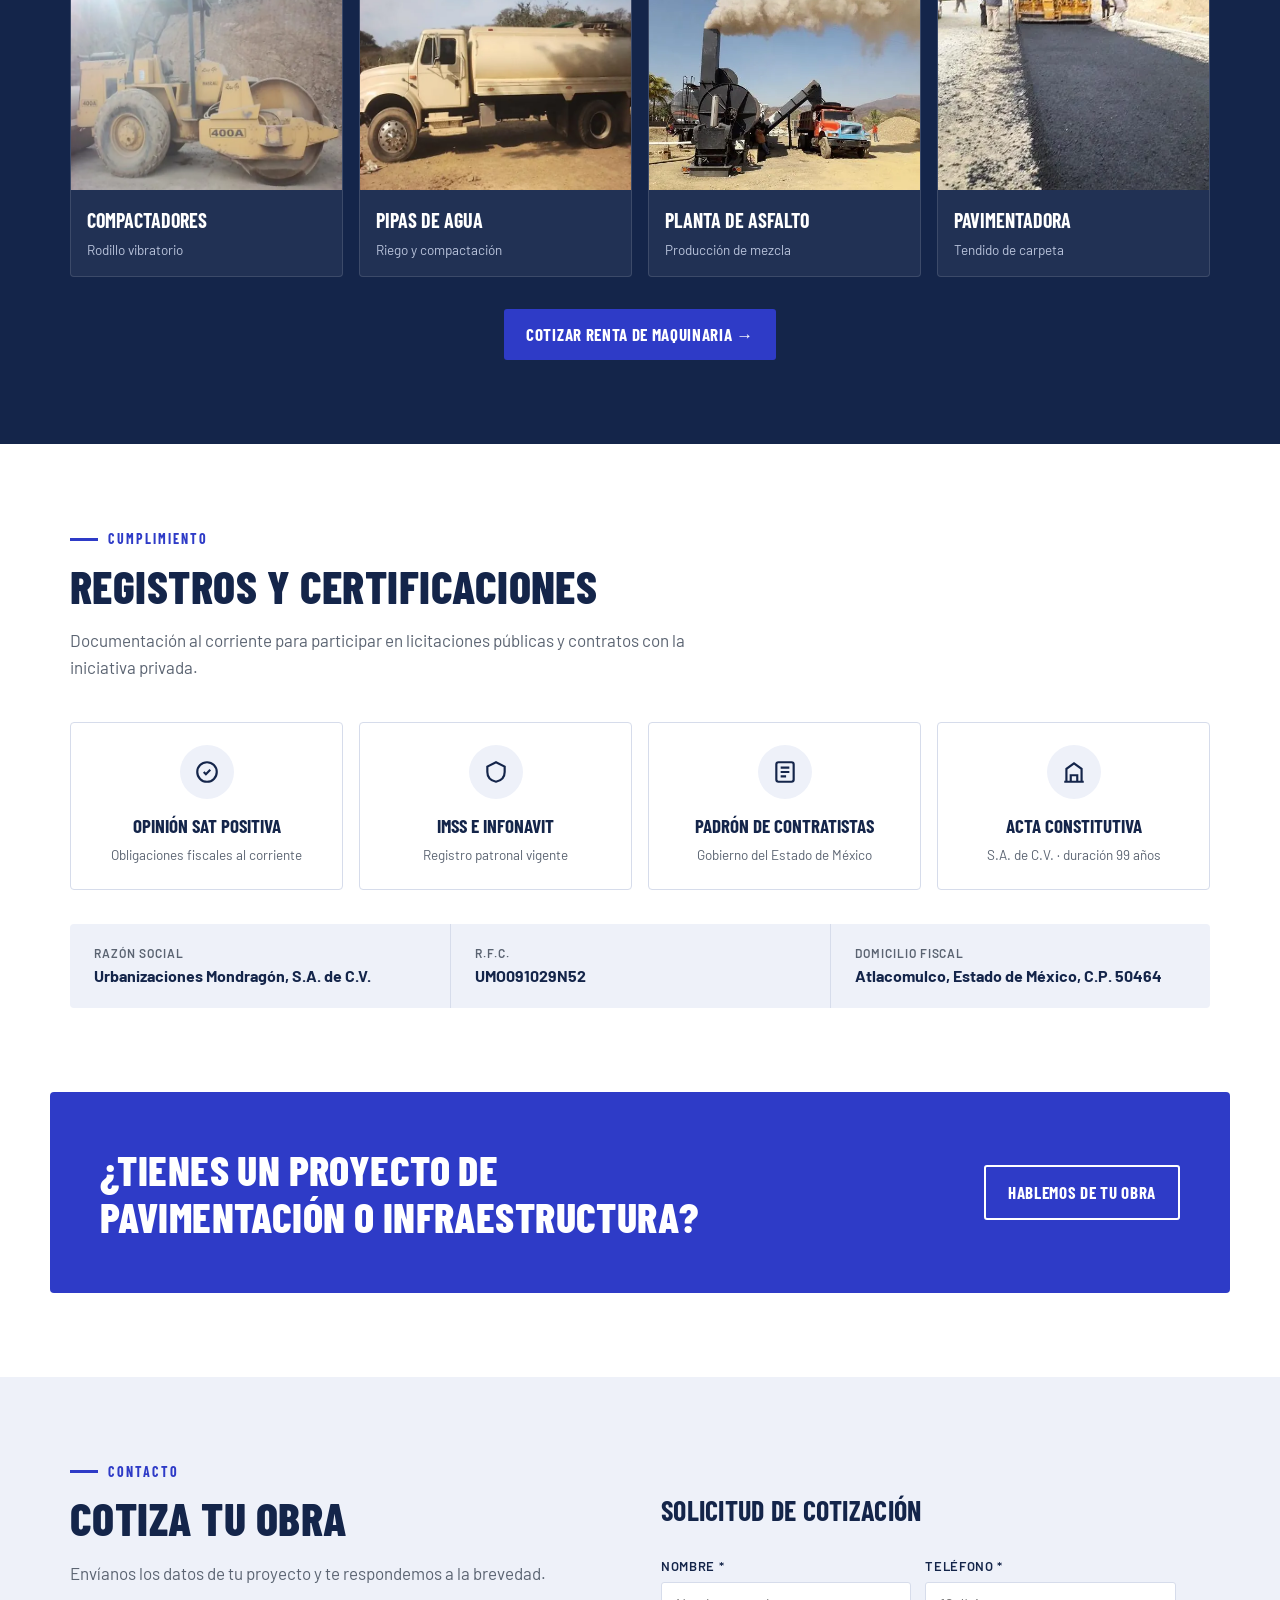
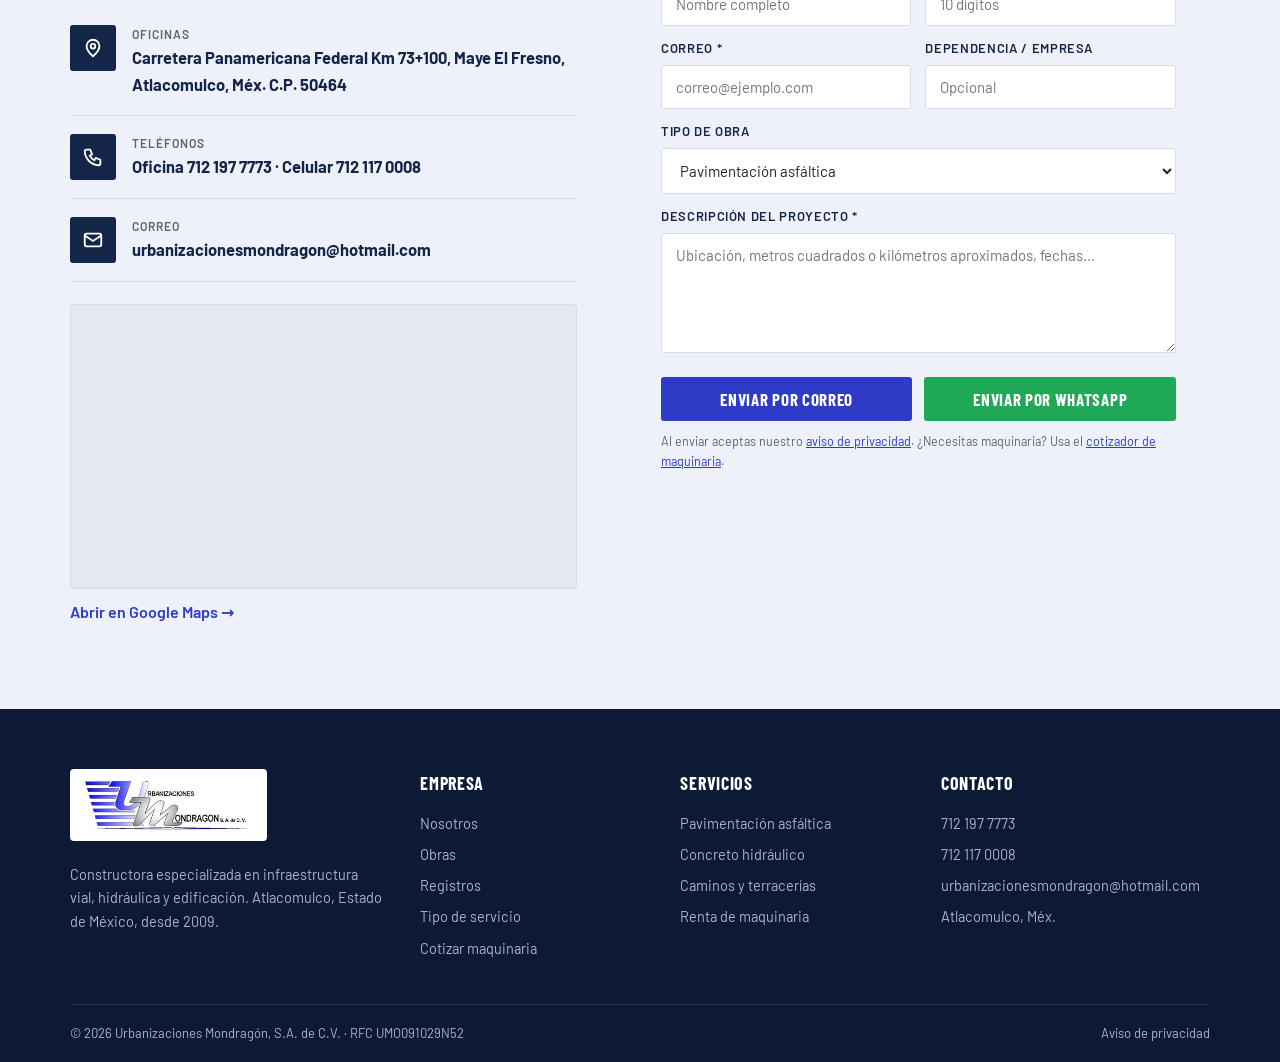
==== commit bb181b9f: "cotizador y correo" ====
--- a/index.html
+++ b/index.html
@@ -13,7 +13,7 @@
 
 <div class="topbar"><div class="wrap">
   <span>📍 Carr. Panamericana Km 73+100, Maye El Fresno, Atlacomulco, Méx.</span>
-  <span>Oficina <b>712 197 7773</b> &nbsp;·&nbsp; Cel. <b>712 117 0008</b></span>
+  <span>Oficina <a href="tel:+527121977773"><b>712 197 7773</b></a> &nbsp;·&nbsp; Cel. <a href="tel:+527121170008"><b>712 117 0008</b></a></span>
 </div></div>
 
 <header class="nav"><div class="wrap">
@@ -21,13 +21,13 @@
     <img class="logo-img" src="img/logo/logo-umo.png" alt="Urbanizaciones Mondragón, S.A. de C.V.">
   </a>
   <nav>
-    <button class="menu-btn" aria-label="Menú" onclick="document.getElementById('menu').classList.toggle('open')">☰</button>
+    <button class="menu-btn" aria-label="Menú" aria-expanded="false">☰</button>
     <ul id="menu">
       <li><a href="#nosotros">Nosotros</a></li>
-      <li><a href="#servicios">Servicios</a></li>
       <li><a href="#obras">Obras</a></li>
-      <li><a href="#maquinaria">Maquinaria</a></li>
       <li><a href="#registros">Registros</a></li>
+      <li><a href="servicios.html" class="btn line">Tipo de servicio</a></li>
+      <li><a href="maquinaria.html" class="btn line">Cotizar maquinaria <span class="badge-n" data-badge-maq hidden>0</span></a></li>
       <li><a href="#contacto" class="btn">Cotizar obra</a></li>
     </ul>
   </nav>
@@ -43,14 +43,14 @@
     <p>Pavimentación asfáltica e hidráulica, caminos, terracerías, drenaje y edificación para gobiernos municipales, dependencias federales y empresas privadas.</p>
     <div class="actions">
       <a href="#obras" class="btn">Ver nuestras obras</a>
-      <a href="#contacto" class="btn ghost">Solicitar cotización</a>
+      <a href="servicios.html" class="btn ghost">Explorar servicios</a>
     </div>
   </div>
 </section>
 
 <!-- CIFRAS -->
 <section class="stats"><div class="wrap">
-  <div class="stat"><b>15<i>+</i></b><span>años de experiencia (2009 – 2024)</span></div>
+  <div class="stat"><b>17<i>+</i></b><span>años de experiencia (2009 – 2026)</span></div>
   <div class="stat"><b>74</b><span>obras y contratos ejecutados</span></div>
   <div class="stat"><b>7</b><span>entidades federativas atendidas</span></div>
   <div class="stat"><b>43</b><span>equipos de maquinaria propia</span></div>
@@ -99,6 +99,7 @@
     <div class="svc"><div class="ph"><img src="img/servicios/maquinaria-en-renta.webp" alt="maquinaria en renta"></div><div class="body"><div class="num">06</div>
       <h3>Renta de maquinaria</h3><p>Alquiler de maquinaria pesada y camiones de carga con operador para todo tipo de obra.</p></div></div>
   </div>
+  <div class="more"><a href="servicios.html" class="btn outline">Ver todos los servicios →</a></div>
 </div></section>
 
 <!-- OBRAS -->
@@ -176,7 +177,7 @@
       <div class="client">Agencia de Desarrollo Rural FUDER</div>
       <div class="amount">$394 mil<small>IVA incluido</small></div></div></article>
   </div>
-  <div class="more"><a href="#contacto" class="btn outline">Descargar currículum completo (74 obras)</a></div>
+  <div class="more"><a href="https://wa.me/527121170008?text=Hola%2C%20me%20gustar%C3%ADa%20recibir%20el%20curr%C3%ADculum%20empresarial." target="_blank" rel="noopener" class="btn outline">Solicitar currículum completo (74 obras)</a></div>
 </div></section>
 
 <!-- CLIENTES -->
@@ -199,15 +200,16 @@
   <h2 class="h2">Maquinaria</h2>
   <p class="lead">Contamos con 43 equipos propios —incluida planta de asfalto—, lo que nos da independencia operativa y control total sobre tiempos y calidad en obra.</p>
   <div class="mach-grid">
-    <div class="mach"><div class="ph"><img src="img/maquinaria/tractor-sobre-orugas.webp" alt="Tractor sobre orugas"></div><div class="t"><b>Tractor sobre orugas</b><small>Cortes y terracerías</small></div></div>
-    <div class="mach"><div class="ph"><img src="img/maquinaria/excavadoras.webp" alt="Excavadoras"></div><div class="t"><b>Excavadoras</b><small>Excavación y carga</small></div></div>
-    <div class="mach"><div class="ph"><img src="img/maquinaria/motoconformadora.webp" alt="Motoconformadora"></div><div class="t"><b>Motoconformadora</b><small>Conformación de bases</small></div></div>
-    <div class="mach"><div class="ph"><img src="img/maquinaria/retroexcavadoras.webp" alt="Retroexcavadoras"></div><div class="t"><b>Retroexcavadoras</b><small>Zanjas y carga</small></div></div>
-    <div class="mach"><div class="ph"><img src="img/maquinaria/compactadores.webp" alt="Compactadores"></div><div class="t"><b>Compactadores</b><small>Rodillo vibratorio</small></div></div>
-    <div class="mach"><div class="ph"><img src="img/maquinaria/pipas-de-agua.webp" alt="Pipas de agua"></div><div class="t"><b>Pipas de agua</b><small>Riego y compactación</small></div></div>
-    <div class="mach"><div class="ph"><img src="img/maquinaria/planta-de-asfalto.webp" alt="Planta de asfalto"></div><div class="t"><b>Planta de asfalto</b><small>Producción de mezcla</small></div></div>
-    <div class="mach"><div class="ph"><img src="img/maquinaria/pavimentadora.webp" alt="Pavimentadora"></div><div class="t"><b>Pavimentadora</b><small>Tendido de carpeta</small></div></div>
-  </div>
+    <a class="mach" href="maquinaria.html?equipo=tractor"><div class="ph"><img src="img/maquinaria/tractor-sobre-orugas.webp" alt="Tractor sobre orugas"></div><div class="t"><b>Tractor sobre orugas</b><small>Cortes y terracerías</small></div></a>
+    <a class="mach" href="maquinaria.html?equipo=excavadora"><div class="ph"><img src="img/maquinaria/excavadoras.webp" alt="Excavadoras"></div><div class="t"><b>Excavadoras</b><small>Excavación y carga</small></div></a>
+    <a class="mach" href="maquinaria.html?equipo=motoconformadora"><div class="ph"><img src="img/maquinaria/motoconformadora.webp" alt="Motoconformadora"></div><div class="t"><b>Motoconformadora</b><small>Conformación de bases</small></div></a>
+    <a class="mach" href="maquinaria.html?equipo=retro"><div class="ph"><img src="img/maquinaria/retroexcavadoras.webp" alt="Retroexcavadoras"></div><div class="t"><b>Retroexcavadoras</b><small>Zanjas y carga</small></div></a>
+    <a class="mach" href="maquinaria.html?equipo=compactador"><div class="ph"><img src="img/maquinaria/compactadores.webp" alt="Compactadores"></div><div class="t"><b>Compactadores</b><small>Rodillo vibratorio</small></div></a>
+    <a class="mach" href="maquinaria.html?equipo=pipa"><div class="ph"><img src="img/maquinaria/pipas-de-agua.webp" alt="Pipas de agua"></div><div class="t"><b>Pipas de agua</b><small>Riego y compactación</small></div></a>
+    <a class="mach" href="maquinaria.html?equipo=planta"><div class="ph"><img src="img/maquinaria/planta-de-asfalto.webp" alt="Planta de asfalto"></div><div class="t"><b>Planta de asfalto</b><small>Producción de mezcla</small></div></a>
+    <a class="mach" href="maquinaria.html?equipo=pavimentadora"><div class="ph"><img src="img/maquinaria/pavimentadora.webp" alt="Pavimentadora"></div><div class="t"><b>Pavimentadora</b><small>Tendido de carpeta</small></div></a>
+  </div>
+  <div class="more"><a href="maquinaria.html" class="btn">Cotizar renta de maquinaria →</a></div>
 </div></section>
 
 <!-- REGISTROS -->
@@ -244,28 +246,35 @@
       <div class="info-item"><div class="ic"><svg width="22" height="22" fill="none" stroke="currentColor" stroke-width="2" viewBox="0 0 24 24"><path d="M12 21s-7-6.2-7-11a7 7 0 0114 0c0 4.8-7 11-7 11z"/><circle cx="12" cy="10" r="2.5"/></svg></div>
         <div><small>Oficinas</small><b>Carretera Panamericana Federal Km 73+100, Maye El Fresno, Atlacomulco, Méx. C.P. 50464</b></div></div>
       <div class="info-item"><div class="ic"><svg width="22" height="22" fill="none" stroke="currentColor" stroke-width="2" viewBox="0 0 24 24"><path d="M5 4h4l2 5-2.5 1.5a11 11 0 005 5L15 13l5 2v4a2 2 0 01-2 2A16 16 0 013 6a2 2 0 012-2"/></svg></div>
-        <div><small>Teléfonos</small><b>Oficina 712 197 7773 · Celular 712 117 0008</b></div></div>
+        <div><small>Teléfonos</small><b>Oficina <a href="tel:+527121977773">712 197 7773</a> · Celular <a href="tel:+527121170008">712 117 0008</a></b></div></div>
       <div class="info-item"><div class="ic"><svg width="22" height="22" fill="none" stroke="currentColor" stroke-width="2" viewBox="0 0 24 24"><rect x="3" y="5" width="18" height="14" rx="2"/><path d="M3 7l9 6 9-6"/></svg></div>
-        <div><small>Correo</small><b>urbanizacionesmondragon@hotmail.com</b></div></div>
-    </div>
-    <div class="ph map"><span>Aquí va el mapa de Google Maps</span></div>
-  </div>
-  <form onsubmit="event.preventDefault();this.querySelector('.note').textContent='Vista previa: el formulario aún no envía mensajes.'">
+        <div><small>Correo</small><b><a href="mailto:urbanizacionesmondragon@hotmail.com">urbanizacionesmondragon@hotmail.com</a></b></div></div>
+    </div>
+    <div class="map">
+      <iframe src="https://maps.google.com/maps?q=19.8547732,-99.8554393&z=16&output=embed"
+        title="Ubicación de Urbanizaciones Mondragón" loading="lazy" referrerpolicy="no-referrer-when-downgrade" allowfullscreen></iframe>
+    </div>
+    <a class="map-link" href="https://maps.app.goo.gl/EYm18TkK9eQ4SQ8F6" target="_blank" rel="noopener">Abrir en Google Maps →</a>
+  </div>
+  <form id="cotizacion" novalidate>
     <h3>Solicitud de cotización</h3>
     <div class="row">
-      <div><label>Nombre</label><input placeholder="Nombre completo"></div>
-      <div><label>Teléfono</label><input placeholder="10 dígitos"></div>
+      <div><label for="f-nombre">Nombre *</label><input id="f-nombre" name="Nombre" placeholder="Nombre completo" required autocomplete="name"></div>
+      <div><label for="f-tel">Teléfono *</label><input id="f-tel" name="Teléfono" type="tel" placeholder="10 dígitos" pattern="[0-9 +()-]{10,18}" required autocomplete="tel"></div>
     </div>
     <div class="row">
-      <div><label>Correo</label><input type="email" placeholder="correo@ejemplo.com"></div>
-      <div><label>Dependencia / empresa</label><input placeholder="Opcional"></div>
-    </div>
-    <label>Tipo de obra</label>
-    <select><option>Pavimentación asfáltica</option><option>Concreto hidráulico</option><option>Caminos y terracerías</option><option>Drenaje / obra hidráulica</option><option>Edificación</option><option>Renta de maquinaria</option></select>
-    <label>Descripción del proyecto</label>
-    <textarea placeholder="Ubicación, metros cuadrados o kilómetros aproximados, fechas…"></textarea>
-    <button class="btn" type="submit">Enviar solicitud</button>
-    <p class="note">Al enviar aceptas nuestro aviso de privacidad.</p>
+      <div><label for="f-correo">Correo *</label><input id="f-correo" name="Correo" type="email" placeholder="correo@ejemplo.com" required autocomplete="email"></div>
+      <div><label for="f-emp">Dependencia / empresa</label><input id="f-emp" name="Dependencia o empresa" placeholder="Opcional"></div>
+    </div>
+    <label for="f-tipo">Tipo de obra</label>
+    <select id="f-tipo" name="Tipo de obra"><option>Pavimentación asfáltica</option><option>Concreto hidráulico</option><option>Caminos y terracerías</option><option>Drenaje / obra hidráulica</option><option>Edificación</option><option>Otro</option></select>
+    <label for="f-desc">Descripción del proyecto *</label>
+    <textarea id="f-desc" name="Descripción" placeholder="Ubicación, metros cuadrados o kilómetros aproximados, fechas…" required></textarea>
+    <div class="form-btns">
+      <button class="btn" type="submit">Enviar por correo</button>
+      <button class="btn wa-btn" type="button" id="enviar-wa">Enviar por WhatsApp</button>
+    </div>
+    <p class="note" id="form-msg">Al enviar aceptas nuestro <a href="aviso-privacidad.html">aviso de privacidad</a>. ¿Necesitas maquinaria? Usa el <a href="maquinaria.html">cotizador de maquinaria</a>.</p>
   </form>
 </div></section>
 
@@ -275,15 +284,16 @@
       <div class="foot-logo"><img src="img/logo/logo-umo.png" alt="Urbanizaciones Mondragón"></div>
       <p>Constructora especializada en infraestructura vial, hidráulica y edificación. Atlacomulco, Estado de México, desde 2009.</p>
     </div>
-    <div><h4>Empresa</h4><ul><li><a href="#nosotros">Nosotros</a></li><li><a href="#obras">Obras</a></li><li><a href="#maquinaria">Maquinaria</a></li><li><a href="#registros">Registros</a></li></ul></div>
+    <div><h4>Empresa</h4><ul><li><a href="#nosotros">Nosotros</a></li><li><a href="#obras">Obras</a></li><li><a href="#registros">Registros</a></li><li><a href="servicios.html">Tipo de servicio</a></li><li><a href="maquinaria.html">Cotizar maquinaria</a></li></ul></div>
     <div><h4>Servicios</h4><ul><li>Pavimentación asfáltica</li><li>Concreto hidráulico</li><li>Caminos y terracerías</li><li>Renta de maquinaria</li></ul></div>
-    <div><h4>Contacto</h4><ul><li>712 197 7773</li><li>712 117 0008</li><li>urbanizacionesmondragon@hotmail.com</li><li>Atlacomulco, Méx.</li></ul></div>
-  </div>
-  <div class="legal"><span>© 2026 Urbanizaciones Mondragón, S.A. de C.V. · RFC UMO091029N52</span><span><a href="#">Aviso de privacidad</a></span></div>
+    <div><h4>Contacto</h4><ul><li><a href="tel:+527121977773">712 197 7773</a></li><li><a href="tel:+527121170008">712 117 0008</a></li><li><a href="mailto:urbanizacionesmondragon@hotmail.com">urbanizacionesmondragon@hotmail.com</a></li><li>Atlacomulco, Méx.</li></ul></div>
+  </div>
+  <div class="legal"><span>© 2026 Urbanizaciones Mondragón, S.A. de C.V. · RFC UMO091029N52</span><span><a href="aviso-privacidad.html">Aviso de privacidad</a></span></div>
 </div></footer>
 
-<a class="wa" href="#contacto" aria-label="WhatsApp"><svg width="30" height="30" viewBox="0 0 24 24" fill="#fff"><path d="M12 2a10 10 0 00-8.6 15.1L2 22l5-1.3A10 10 0 1012 2zm0 18.2c-1.5 0-3-.4-4.2-1.2l-.3-.2-3 .8.8-2.9-.2-.3A8.2 8.2 0 1112 20.2zm4.5-6.1c-.2-.1-1.5-.7-1.7-.8s-.4-.1-.6.1-.7.8-.8 1-.3.2-.5.1a6.7 6.7 0 01-3.3-2.9c-.2-.4.2-.4.7-1.3.1-.2 0-.3 0-.4l-.8-1.8c-.2-.5-.4-.4-.6-.4h-.5a1 1 0 00-.7.3 3 3 0 00-.9 2.2 5.2 5.2 0 001.1 2.7 11.8 11.8 0 004.5 4c1.7.7 2.3.8 3.2.6a2.7 2.7 0 001.8-1.3 2.2 2.2 0 00.2-1.3c-.1-.1-.3-.2-.5-.3z"/></svg></a>
-
+<a class="wa" href="https://wa.me/527121170008?text=Hola%2C%20me%20interesa%20cotizar%20una%20obra." target="_blank" rel="noopener" aria-label="WhatsApp"><svg width="30" height="30" viewBox="0 0 24 24" fill="#fff"><path d="M12 2a10 10 0 00-8.6 15.1L2 22l5-1.3A10 10 0 1012 2zm0 18.2c-1.5 0-3-.4-4.2-1.2l-.3-.2-3 .8.8-2.9-.2-.3A8.2 8.2 0 1112 20.2zm4.5-6.1c-.2-.1-1.5-.7-1.7-.8s-.4-.1-.6.1-.7.8-.8 1-.3.2-.5.1a6.7 6.7 0 01-3.3-2.9c-.2-.4.2-.4.7-1.3.1-.2 0-.3 0-.4l-.8-1.8c-.2-.5-.4-.4-.6-.4h-.5a1 1 0 00-.7.3 3 3 0 00-.9 2.2 5.2 5.2 0 001.1 2.7 11.8 11.8 0 004.5 4c1.7.7 2.3.8 3.2.6a2.7 2.7 0 001.8-1.3 2.2 2.2 0 00.2-1.3c-.1-.1-.3-.2-.5-.3z"/></svg></a>
+
+<script src="js/comun.js"></script>
 <script src="js/main.js"></script>
 </body>
 </html>
--- a/css/estilos.css
+++ b/css/estilos.css
@@ -211,3 +211,42 @@
   .stat b{font-size:40px}
   .brand-txt small{display:none}
 }
+
+/* ===== Menú con botones de cotización ===== */
+nav ul{gap:22px}
+.btn.line{background:transparent;color:var(--navy) !important;border:2px solid var(--line);padding:10px 16px;font-size:16px}
+.btn.line:hover,.btn.line.on{border-color:var(--red);color:var(--red) !important;background:#f3f4ff}
+nav .btn{padding:11px 18px;font-size:16px;white-space:nowrap}
+.badge-n{display:inline-grid;place-items:center;min-width:20px;height:20px;padding:0 5px;border-radius:10px;background:var(--red);color:#fff;font:700 12px 'Barlow';margin-left:2px}
+.badge-n[hidden]{display:none}
+@media (max-width:1180px){
+  nav ul{display:none;position:absolute;top:76px;left:0;right:0;background:#fff;flex-direction:column;align-items:stretch;padding:16px 20px 20px;gap:10px;border-bottom:1px solid var(--line);box-shadow:0 14px 30px rgba(20,37,74,.12)}
+  nav ul.open{display:flex}
+  nav ul a{display:block;padding:6px 0}
+  nav ul .btn{justify-content:center}
+  .menu-btn{display:block}
+}
+
+/* ===== Mapa, enlaces y formulario de contacto ===== */
+.map{margin-top:22px;aspect-ratio:16/9;border-radius:4px;overflow:hidden;border:1px solid var(--line);background:#e5e9f2}
+.map iframe{width:100%;height:100%;border:0;display:block}
+.map-link{display:inline-block;margin-top:10px;font-weight:600;color:var(--red)}
+.info-item a,.topbar a,footer a{color:inherit}
+.info-item a:hover{color:var(--red)}
+.info-item b{overflow-wrap:anywhere}
+.contact>*,.foot>*{min-width:0}
+footer li{overflow-wrap:anywhere}
+.form-btns{display:grid;grid-template-columns:1fr 1fr;gap:12px;margin-top:18px}
+.form-btns .btn{margin-top:0;width:100%;justify-content:center}
+.btn.wa-btn{background:#1fa855}
+.btn.wa-btn:hover{background:#178a45}
+.btn[disabled]{opacity:.6;cursor:wait}
+input.err,textarea.err{border-color:#d33}
+.note.ok{color:#178a45;font-weight:600}
+.note.bad{color:#c62828;font-weight:600}
+.note a{color:var(--red);text-decoration:underline}
+a.mach{display:block;transition:transform .2s,border-color .2s}
+a.mach:hover{transform:translateY(-4px);border-color:rgba(255,255,255,.35)}
+.machine .more{margin-top:32px}
+@media (max-width:620px){.form-btns{grid-template-columns:1fr}}
+html{scroll-padding-top:90px}
